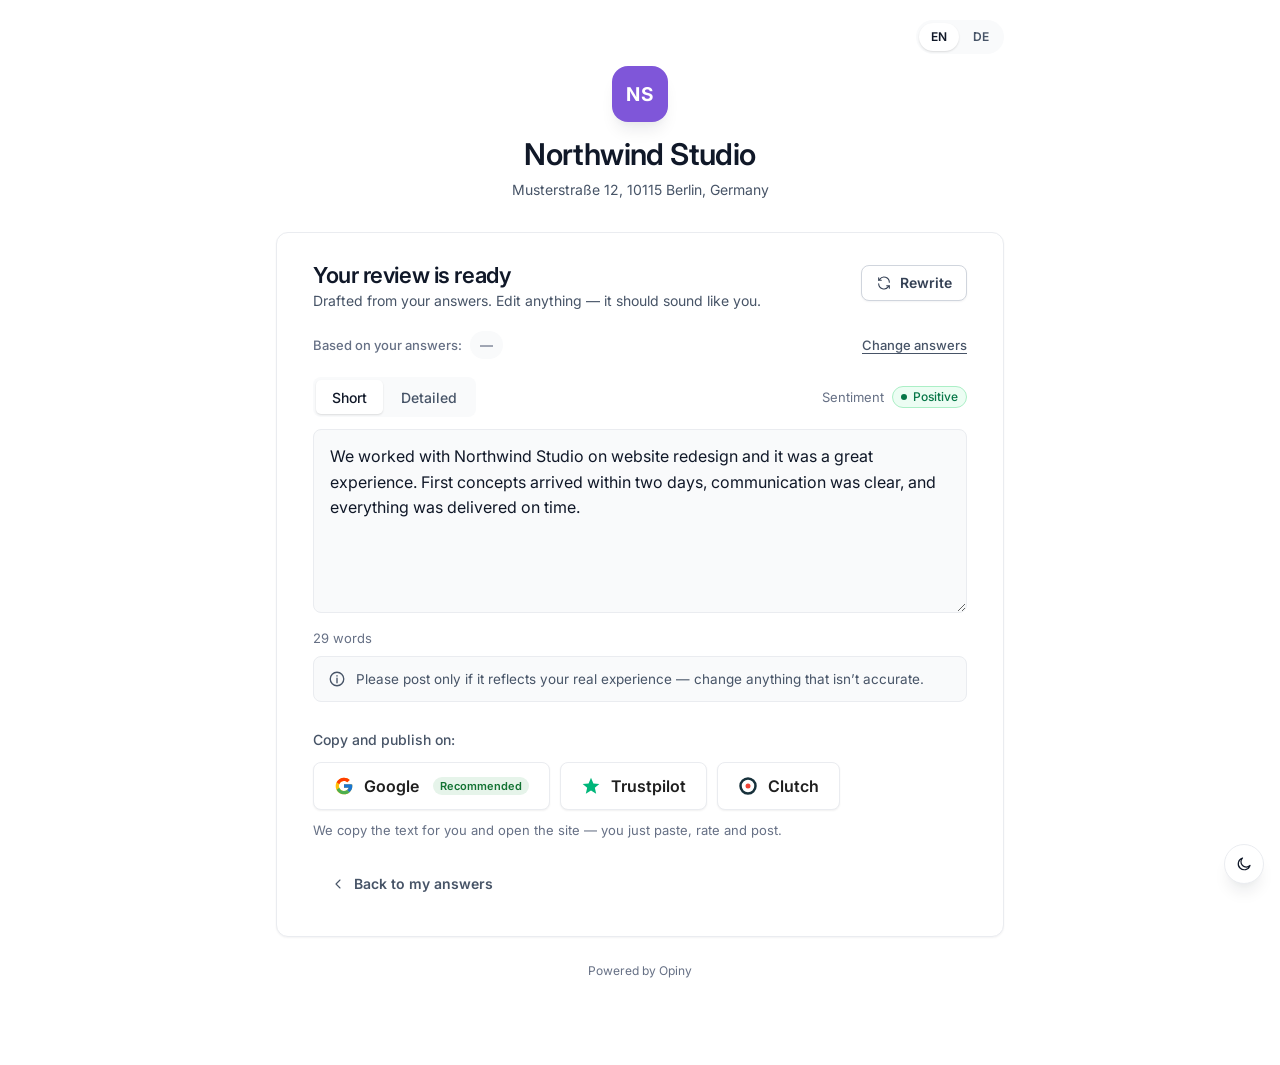
==== review.html @ b8ddae07 "First files" ====
<!doctype html>
<html lang="en"><head><meta charset="utf-8"><meta name="viewport" content="width=device-width,initial-scale=1">
<title>Your review · Northwind Studio</title><link rel="preconnect" href="https://fonts.googleapis.com"><link rel="stylesheet" href="assets/css/tokens.css"><link rel="stylesheet" href="assets/css/styles.css"></head>
<body data-key="opiny-theme" data-default="light" data-page="review">
<svg width="0" height="0" style="position:absolute" aria-hidden="true">
<symbol id="i-logo" viewBox="0 0 24 24"><path d="M5 5h14a2 2 0 0 1 2 2v8a2 2 0 0 1-2 2h-6l-4 3v-3H5a2 2 0 0 1-2-2V7a2 2 0 0 1 2-2z"/><path d="M8 10h8M8 13h5"/></symbol>
<symbol id="i-edit" viewBox="0 0 24 24"><path d="M4 20h4L19 9l-4-4L4 16z"/></symbol>
<symbol id="i-refresh" viewBox="0 0 24 24"><path d="M20 11a8 8 0 0 0-14.5-4.5L4 8M4 4v4h4M4 13a8 8 0 0 0 14.5 4.5L20 16M20 20v-4h-4"/></symbol>
<symbol id="i-x" viewBox="0 0 24 24"><path d="M6 6l12 12M18 6L6 18"/></symbol>
<symbol id="i-copy" viewBox="0 0 24 24"><rect x="8" y="8" width="12" height="12" rx="2"/><path d="M16 8V6a2 2 0 0 0-2-2H6a2 2 0 0 0-2 2v8a2 2 0 0 0 2 2h2"/></symbol>
<symbol id="i-moon" viewBox="0 0 24 24"><path d="M20 14A8 8 0 1 1 10 4a6 6 0 0 0 10 10z"/></symbol>
<symbol id="i-arrow" viewBox="0 0 24 24"><path d="M15 6l-6 6 6 6"/></symbol>
<symbol id="i-star" viewBox="0 0 24 24"><path d="M12 3l2.7 5.6 6.1.9-4.4 4.3 1 6.1L12 17l-5.4 2.9 1-6.1-4.4-4.3 6.1-.9z"/></symbol>
</svg>
<main class="pub">
  <div class="pub-top"><div class="lang" role="group" aria-label="Language"><button type="button" data-lang="en" aria-pressed="true">EN</button><button type="button" data-lang="de" aria-pressed="false">DE</button></div></div>
  <header class="pub-head"><div class="logo co" aria-hidden="true">NS</div><h1>Northwind Studio</h1><p>Musterstraße 12, 10115 Berlin, Germany</p></header>
  <section class="card pub-card">
    <div class="rv-head"><div><h2 data-t="rvTitle">Your review is ready</h2><p class="rv-sub" data-t="rvSub">Drafted from your answers. Edit anything — it should sound like you.</p></div>
      <button class="btn btn-secondary btn-sm" id="regen" type="button"><svg class="i"><use href="#i-refresh"/></svg><span data-t="regen">Rewrite</span></button></div>

    <div class="based"><span class="based-l" data-t="based">Based on your answers:</span><span id="chips" class="chips-b"></span><a class="based-edit" href="index.html#q" data-t="editAnswers">Change answers</a></div>

    <div class="rv-bar">
      <div class="seg2" role="group" aria-label="Length"><button type="button" data-len="short" aria-pressed="true" data-t="short">Short</button><button type="button" data-len="long" aria-pressed="false" data-t="long">Detailed</button></div>
      <span class="sent-inline"><span data-t="sentiment">Sentiment</span> <span class="tag positive" data-t="positive">Positive</span></span>
    </div>
    <label class="sr" for="review" data-t="rvLabel">Review text</label>
    <textarea class="ta" id="review" rows="6"></textarea>
    <div class="ta-meta"><span class="edited" id="edited" hidden data-t="edited">Edited by you</span><span class="count" id="wc"></span></div>

    <div class="honest" role="note"><svg viewBox="0 0 24 24" aria-hidden="true"><circle cx="12" cy="12" r="9"/><path d="M12 11v6M12 7.5v.5"/></svg><span data-t="honest">Please post only if it reflects your real experience — change anything that isn’t accurate.</span></div>

    <p class="pub-label" data-t="publishOn">Copy and publish on:</p>
    <div class="plats">
      <button class="plat" data-plat="Google" type="button"><svg viewBox="0 0 48 48" aria-hidden="true"><path fill="#FFC107" d="M43.6 20.5H42V20H24v8h11.3C33.7 32.7 29.2 36 24 36c-6.6 0-12-5.4-12-12s5.4-12 12-12c3.1 0 5.8 1.2 7.9 3.1l5.7-5.7C34 6.1 29.3 4 24 4 12.9 4 4 12.9 4 24s8.9 20 20 20 20-8.9 20-20c0-1.3-.1-2.4-.4-3.5z"/><path fill="#FF3D00" d="M6.3 14.7l6.6 4.8C14.7 15.1 19 12 24 12c3.1 0 5.8 1.2 7.9 3.1l5.7-5.7C34 6.1 29.3 4 24 4 16.3 4 9.7 8.3 6.3 14.7z"/><path fill="#4CAF50" d="M24 44c5.2 0 9.9-2 13.4-5.2l-6.2-5.2C29.2 35.1 26.7 36 24 36c-5.2 0-9.6-3.3-11.3-8l-6.5 5C9.5 39.6 16.2 44 24 44z"/><path fill="#1976D2" d="M43.6 20.5H42V20H24v8h11.3c-.8 2.2-2.2 4.2-4.1 5.6l6.2 5.2C37 39.2 44 34 44 24c0-1.3-.1-2.4-.4-3.5z"/></svg><span>Google</span><span class="rec" data-t="recommended">Recommended</span></button>
      <button class="plat" data-plat="Trustpilot" type="button"><svg viewBox="0 0 24 24" aria-hidden="true"><path fill="#00b67a" d="M12 2l2.9 6.9 7.1.6-5.4 4.7 1.6 7L12 17.5 5.8 21.2l1.6-7L2 9.5l7.1-.6z"/></svg><span>Trustpilot</span></button>
      <button class="plat" data-plat="Clutch" type="button"><svg viewBox="0 0 24 24" aria-hidden="true"><circle cx="12" cy="12" r="9" fill="none" stroke="#17313b" stroke-width="3"/><circle cx="12" cy="12" r="3" fill="#ef4335"/></svg><span>Clutch</span></button>
    </div>
    <p class="plat-help" data-t="platHelp">We copy the text for you and open the site — you just paste, rate and post.</p>
    <div class="back-row"><a class="btn btn-ghost" href="index.html#q"><svg class="i"><use href="#i-arrow"/></svg><span data-t="backAnswers">Back to my answers</span></a></div>
  </section>
  <p class="pub-foot" data-t="foot2">Powered by Opiny</p>
</main>

<div class="modal-bg" id="copied" role="dialog" aria-modal="true" aria-labelledby="cp-t">
  <div class="modal">
    <button class="icon-btn x" aria-label="Close"><svg class="i"><use href="#i-x"/></svg></button>
    <div class="ok-ic"><svg class="i"><use href="#i-copy"/></svg></div>
    <h3 id="cp-t" data-t="copiedTitle">Your review has been copied!</h3>
    <p id="cp-p"></p>
    <div class="gmock" aria-hidden="true"><div class="gm-h" id="gm-h">Google</div><div class="stars"><svg viewBox="0 0 24 24"><path d="M12 3l2.7 5.6 6.1.9-4.4 4.3 1 6.1L12 17l-5.4 2.9 1-6.1-4.4-4.3 6.1-.9z"/></svg><svg viewBox="0 0 24 24"><path d="M12 3l2.7 5.6 6.1.9-4.4 4.3 1 6.1L12 17l-5.4 2.9 1-6.1-4.4-4.3 6.1-.9z"/></svg><svg viewBox="0 0 24 24"><path d="M12 3l2.7 5.6 6.1.9-4.4 4.3 1 6.1L12 17l-5.4 2.9 1-6.1-4.4-4.3 6.1-.9z"/></svg><svg viewBox="0 0 24 24"><path d="M12 3l2.7 5.6 6.1.9-4.4 4.3 1 6.1L12 17l-5.4 2.9 1-6.1-4.4-4.3 6.1-.9z"/></svg><svg viewBox="0 0 24 24"><path d="M12 3l2.7 5.6 6.1.9-4.4 4.3 1 6.1L12 17l-5.4 2.9 1-6.1-4.4-4.3 6.1-.9z"/></svg></div><div class="gbox"><span id="gtext"></span><span class="paste">⌘V</span></div><div class="gbtns"><span class="c">Cancel</span><span class="p">Post</span></div></div>
    <a class="btn btn-primary wide" id="openPlat" href="#" onclick="return false"></a>
    <ol class="steps"><li><b>1</b><span data-t="s1">Paste</span></li><li><b>2</b><span data-t="s2">Rate</span></li><li><b>3</b><span data-t="s3">Post</span></li></ol>
  </div>
</div>
<button class="theme-fab" aria-label="Toggle light / dark"><svg class="i"><use href="#i-moon"/></svg></button>
<script src="assets/js/app.js"></script>
</body></html>
---- assets/css/tokens.css ----
/* Opiny admin — v6 "Untitled UI" tokens (proposed, 2026-10-27)
   Reference R6: superfounder.io/guide/best-dashboard-ui-kits → #1 Untitled UI (untitledui.com).
   Values follow Untitled UI's public colour/type scales (gray 25–900, brand purple 600 #7F56D9) — inferred. */
@import url("https://fonts.googleapis.com/css2?family=Inter:wght@400;500;600&display=swap");
:root {
  color-scheme: light;
  --font-sans: "Inter", system-ui, sans-serif;
  --text-xs: 12px; --lh-xs: 18px; --text-sm: 14px; --lh-sm: 20px;
  --text-base: 14px; --lh-base: 20px; --text-lg: 18px; --lh-lg: 28px;
  --text-2xl: 30px; --lh-2xl: 38px; --text-stat: 36px; --lh-stat: 44px;
  --weight-display: 600; --weight-regular: 400; --weight-medium: 500;
  --tracking-display: -0.02em; --tracking-body: 0;

  --gray-25:#fcfcfd; --gray-50:#f9fafb; --gray-100:#f2f4f7; --gray-200:#eaecf0; --gray-300:#d0d5dd;
  --gray-400:#98a2b3; --gray-500:#667085; --gray-600:#475467; --gray-700:#344054; --gray-800:#1d2939; --gray-900:#101828;
  --brand-25:#fcfaff; --brand-50:#f9f5ff; --brand-100:#f4ebff; --brand-200:#e9d7fe; --brand-300:#d6bbfb;
  --brand-500:#9e77ed; --brand-600:#7f56d9; --brand-700:#6941c6;
  --success-50:#ecfdf3; --success-200:#abefc6; --success-500:#17b26a; --success-700:#067647;
  --error-50:#fef3f2; --error-200:#fecdca; --error-500:#f04438; --error-700:#b42318;
  --warning-50:#fffaeb; --warning-200:#fedf89; --warning-700:#b54708;
  --blue-50:#eff8ff; --blue-200:#b2ddff; --blue-700:#175cd3;

  --color-bg:#ffffff; --color-bg-subtle:var(--gray-50); --color-header-bg:#fff; --color-surface:#fff;
  --color-fill:var(--gray-50); --color-fill-strong:var(--gray-100);
  --color-border:var(--gray-200); --color-border-subtle:var(--gray-200);
  --color-text:var(--gray-900); --color-text-muted:var(--gray-600); --color-text-subtle:var(--gray-500);
  --color-primary:var(--brand-600); --color-on-primary:#fff; --color-focus:var(--brand-300); --color-highlight:var(--brand-50);

  --tag-positive-bg:var(--success-50); --tag-positive-fg:var(--success-700);
  --tag-generated-bg:var(--brand-50); --tag-generated-fg:var(--brand-700);
  --tag-clicked-bg:var(--blue-50); --tag-clicked-fg:var(--blue-700);
  --tag-negative-bg:var(--error-50); --tag-negative-fg:var(--error-700);
  --tag-neutral-bg:var(--gray-50); --tag-neutral-fg:var(--gray-700);
  --tag-required-bg:var(--error-50); --tag-required-fg:var(--error-700);
  --tag-mapped-bg:var(--brand-50); --tag-mapped-fg:var(--brand-700);

  --radius-pill:16px; --radius-card:12px; --radius-input:8px; --radius-sm:8px;
  --sidebar-w:280px; --header-h:0px; --page-max:1280px; --page-pad-x:32px;
  --card-pad:24px; --gap:24px; --section-gap:32px;
  --btn-h:40px; --btn-h-sm:36px; --input-h:44px;
  --cell-pad:16px 24px; --th-pad:12px 24px;
  --shadow-xs:0 1px 2px rgba(16,24,40,.05);
  --shadow-sm:0 1px 3px rgba(16,24,40,.1),0 1px 2px rgba(16,24,40,.06);
  --shadow-float:0 12px 16px -4px rgba(16,24,40,.08),0 4px 6px -2px rgba(16,24,40,.03);
  --shadow-pop:var(--shadow-float);
  --ring-brand:0 0 0 4px rgba(158,119,237,.24);
  --ease:ease; --dur:120ms;
}

/* Dark — Untitled UI dark-mode scale (gray-950 canvas, remapped grays, same purple brand) */
:root[data-theme="dark"] {
  color-scheme: dark;
  --gray-25:#13161b; --gray-50:#161b26; --gray-100:#1f242f; --gray-200:#1f242f; --gray-300:#333741;
  --gray-400:#61646c; --gray-500:#85888e; --gray-600:#94969c; --gray-700:#cecfd2; --gray-800:#ececed; --gray-900:#f5f5f6;
  --brand-25:#1b1530; --brand-50:#2c1c5f; --brand-100:#2c1c5f; --brand-200:#53389e; --brand-300:#6941c6;
  --success-50:#053321; --success-200:#085d3a; --success-700:#75e0a7;
  --error-50:#55160c; --error-200:#912018; --error-700:#fda29b;
  --warning-50:#4e1d09; --warning-200:#93370d; --warning-700:#fec84b;
  --blue-50:#102a56; --blue-200:#194185; --blue-700:#84caff;
  --color-bg:#0c111d; --color-header-bg:#0c111d; --color-surface:#0c111d;
  --color-text:var(--gray-900); --color-text-muted:var(--gray-600); --color-text-subtle:var(--gray-500);
  --color-fill:var(--gray-50); --color-fill-strong:var(--gray-100); --color-border:var(--gray-200); --color-border-subtle:var(--gray-200);
  --color-highlight:var(--brand-50);
  --tag-generated-fg:#d6bbfb; --tag-mapped-fg:#d6bbfb;
  --shadow-xs:0 1px 2px rgba(0,0,0,.3); --shadow-sm:0 1px 3px rgba(0,0,0,.4);
}
---- assets/css/styles.css ----
/* app base */
*{box-sizing:border-box}
html{-webkit-font-smoothing:antialiased}
body{margin:0;background:var(--color-bg);color:var(--color-text);font:var(--weight-regular) var(--text-base)/var(--lh-base) var(--font-sans);letter-spacing:var(--tracking-body)}
a{color:inherit;text-decoration:none}
svg.i{width:16px;height:16px;flex:none;stroke:currentColor;fill:none;stroke-width:1.6;stroke-linecap:round;stroke-linejoin:round}

/* Shell */
.brand{display:flex;align-items:center;gap:10px;font-weight:var(--weight-medium);font-size:var(--text-lg);letter-spacing:-.01em}
.mainnav a[aria-current="page"]{background:var(--color-fill);color:var(--color-text)}
:root[data-theme="dark"] .avatar{color:#ffd6ff}
.icon-btn{width:36px;height:36px;border-radius:50%;border:0;background:transparent;color:var(--color-text-muted);display:grid;place-items:center;cursor:pointer}
.icon-btn:hover{background:var(--color-fill);color:var(--color-text)}

.page{max-width:var(--page-max);margin:0 auto;padding:40px var(--page-pad-x) 64px}
h1.title{font-size:var(--text-2xl);line-height:var(--lh-2xl);font-weight:var(--weight-display);letter-spacing:var(--tracking-display);margin:0;display:flex;align-items:center;gap:10px;flex-wrap:wrap}

/* Buttons */
.btn{display:inline-flex;align-items:center;justify-content:center;gap:8px;height:var(--btn-h);padding:0 16px;border-radius:var(--radius-pill);border:1px solid transparent;font:var(--weight-medium) var(--text-sm)/1 var(--font-sans);cursor:pointer;white-space:nowrap;transition:background var(--dur) var(--ease),border-color var(--dur) var(--ease),transform var(--dur) var(--ease)}
.btn:active{transform:scale(.98)}
.btn-primary{background:var(--color-primary);color:var(--color-on-primary)}
.btn-primary:hover{opacity:.88}
.btn-secondary{background:var(--color-surface);color:var(--color-text);border-color:var(--color-fill-strong)}
.btn-secondary:hover{background:var(--color-fill)}
.btn-ghost{background:transparent;color:var(--color-text-muted)}
.btn-ghost:hover{background:var(--color-fill);color:var(--color-text)}
.btn-sm{height:var(--btn-h-sm);padding:0 12px;font-size:var(--text-xs)}
.btn[disabled]{opacity:.45;cursor:not-allowed}

/* Tags */
.tag{display:inline-flex;align-items:center;gap:6px;height:24px;padding:0 10px;border-radius:var(--radius-pill);font-size:var(--text-xs);font-weight:var(--weight-medium);line-height:1;white-space:nowrap;background:var(--tag-neutral-bg);color:var(--tag-neutral-fg)}
.tag::before{content:"";width:6px;height:6px;border-radius:50%;background:currentColor;opacity:.7}
.tag.positive{background:var(--tag-positive-bg);color:var(--tag-positive-fg)}

/* Cards */
.card{background:var(--color-surface);border:1px solid var(--color-border);border-radius:var(--radius-card);padding:var(--card-pad)}
.company{display:flex;justify-content:space-between;gap:24px;align-items:flex-start}
.company h2{font-size:22px;font-weight:var(--weight-display);letter-spacing:var(--tracking-display);margin:0 0 14px}
.meta{display:flex;flex-direction:column;gap:8px;color:var(--color-text-muted)}
.meta span{display:flex;align-items:center;gap:10px}
.sentiment{display:flex;align-items:center;justify-content:space-between;gap:16px;flex-wrap:wrap}
.sentiment .l{display:flex;align-items:center;gap:12px}
.bar{display:flex;height:8px;border-radius:var(--radius-pill);overflow:hidden;background:var(--color-fill);width:min(360px,100%)}
.bar i{display:block;height:100%}
.legend{display:flex;gap:16px;color:var(--color-text-muted);font-size:var(--text-xs)}
.legend b{display:inline-block;width:8px;height:8px;border-radius:50%;margin-right:6px;vertical-align:middle}

/* Location layout */
.subnav a[aria-current="page"]{background:var(--color-fill);color:var(--color-text)}

/* Table */
.chips{display:flex;gap:6px;flex-wrap:wrap}
.chip[aria-pressed="true"]{background:var(--color-highlight);border-color:transparent;color:#4a134a}
:root[data-theme="dark"] .chip[aria-pressed="true"]{color:#ffd6ff}
.search{display:flex;align-items:center;gap:8px;height:34px;padding:0 14px;border-radius:var(--radius-pill);background:var(--color-fill);color:var(--color-text-muted);min-width:220px}
.search input{border:0;background:transparent;outline:0;font:inherit;color:var(--color-text);width:100%}
.muted{color:var(--color-text-muted)}
.review{max-width:520px;color:var(--color-text);line-height:var(--lh-sm)}
.review p{margin:0;display:-webkit-box;-webkit-line-clamp:2;-webkit-box-orient:vertical;overflow:hidden}
.review.open p{display:block}
.pages button[aria-current="page"]{background:var(--color-primary);color:var(--color-on-primary)}

/* Form builder */
.q{display:flex;align-items:center;gap:12px;background:var(--color-surface);border:1px solid var(--color-border);border-radius:12px;padding:12px 14px;transition:box-shadow var(--dur) var(--ease),border-color var(--dur) var(--ease)}
.q:hover{box-shadow:var(--shadow-float);border-color:var(--color-fill-strong)}
.q .type{width:30px;height:30px;border-radius:50%;background:var(--color-fill);display:grid;place-items:center;flex:none}
.field{display:flex;align-items:center;gap:10px;height:40px;padding:0 14px;border:1px solid var(--color-border);border-radius:var(--radius-pill);background:var(--color-surface);font-weight:var(--weight-medium);font-size:var(--text-sm);cursor:grab;transition:background var(--dur)}
.field:hover{background:var(--color-fill)}

/* Responsive */
@media (max-width:640px){:root{--page-pad-x:16px}.page{padding-top:24px}.company{flex-direction:column}h1.title{font-size:26px;line-height:30px}.search{min-width:0;flex:1}}
@media (prefers-reduced-motion:reduce){*{transition:none!important}}
/* fix: let grid columns shrink so tables scroll inside their card on mobile */

/* ===== v6 Untitled UI layer ===== */
.nav-item[aria-current="page"]{background:var(--gray-50);color:var(--gray-900)}
main.page{margin-left:var(--sidebar-w);padding:32px 32px 48px}
h1.title{font-size:30px;line-height:38px;font-weight:600;letter-spacing:-.02em}
.btn{height:40px;padding:0 16px;border-radius:8px;font-size:14px;font-weight:600}
.btn-primary{background:var(--brand-600);color:#fff;border:1px solid var(--brand-600);box-shadow:var(--shadow-xs)}
.btn-primary:hover{background:var(--brand-700);opacity:1}
.btn-secondary{background:#fff;color:var(--gray-700);border:1px solid var(--gray-300);box-shadow:var(--shadow-xs)}
.btn-secondary:hover{background:var(--gray-50)}
.btn-sm{height:36px;padding:0 14px}
.icon-btn{border-radius:8px}
.card{border:1px solid var(--gray-200);border-radius:12px;box-shadow:var(--shadow-xs)}
.tag{height:22px;padding:0 8px;border-radius:16px;font-size:12px;font-weight:500;border:1px solid transparent}
.tag.positive{border-color:var(--success-200)}
.tag::before{opacity:1}
.chips{gap:0;border:1px solid var(--gray-300);border-radius:8px;overflow:hidden;box-shadow:var(--shadow-xs)}
.chip[aria-pressed="true"]{background:var(--gray-50);color:var(--gray-800)}
.search{background:#fff;border:1px solid var(--gray-300);border-radius:8px;height:40px;box-shadow:var(--shadow-xs);min-width:320px}
.pages button[aria-current="page"]{background:var(--gray-50);color:var(--gray-800)}
/* location sub-nav → Untitled "underline tabs" */
.subnav a[aria-current="page"]{color:var(--brand-700);border-bottom-color:var(--brand-700)}
.q{border:1px solid var(--gray-200);box-shadow:var(--shadow-xs);border-radius:12px}
.q .type{background:var(--brand-50);color:var(--brand-600);border:6px solid var(--brand-25);width:36px;height:36px;box-sizing:content-box}
.field{border:1px solid var(--gray-300);border-radius:8px;box-shadow:var(--shadow-xs)}
/* dashboard */
.seg button[aria-pressed="true"]{background:var(--gray-50);color:var(--gray-800)}
.ck{width:20px;height:20px;border:1px solid var(--gray-300);border-radius:6px;display:inline-block;vertical-align:middle}
@media (max-width:1024px){:root{--sidebar-w:0px}}
@media (max-width:640px){main.page{padding:24px 16px}.search{min-width:0}.chips{overflow-x:auto;max-width:100%}}

/* theme toggle button styled as nav item */
/* ===== v6 dark theme overrides for hard-coded whites ===== */
:root[data-theme="dark"] body{background:var(--color-bg)}
:root[data-theme="dark"] .sidebar,:root[data-theme="dark"] .card,:root[data-theme="dark"] .btn-secondary,:root[data-theme="dark"] .seg button,:root[data-theme="dark"] .chip,:root[data-theme="dark"] .search,:root[data-theme="dark"] .badge,:root[data-theme="dark"] .field,:root[data-theme="dark"] .q{background:var(--color-bg)}
:root[data-theme="dark"] .btn-secondary:hover,:root[data-theme="dark"] .seg button[aria-pressed="true"],:root[data-theme="dark"] .chip[aria-pressed="true"]{background:var(--gray-50)}
:root[data-theme="dark"] .bars line{stroke:var(--gray-100)}
:root[data-theme="dark"] .bars rect[fill="#f2f4f7"]{fill:var(--gray-100)}
:root[data-theme="dark"] .bars rect[fill="#d6bbfb"]{fill:#53389e}
:root[data-theme="dark"] .bars path{fill:#9e77ed}
:root[data-theme="dark"] .legend3 i[style*="#7f56d9"]{background:#9e77ed!important}
:root[data-theme="dark"] .legend3 i[style*="#d6bbfb"]{background:#53389e!important}
:root[data-theme="dark"] .sb-card{background:var(--gray-50)}
:root[data-theme="dark"] .sb-search{background:var(--color-bg);border-color:var(--gray-300)}
:root[data-theme="dark"] .who .avatar,:root[data-theme="dark"] .sb-user .avatar{filter:saturate(.85)}
:root[data-theme="dark"] .q .type{border-color:var(--brand-25)}
:root[data-theme="dark"] .avatar{color:#2a2140}

/* ===== Field editor drawer (Form → edit field) ===== */
@keyframes slidein{from{transform:translateX(40px);opacity:0}}
.dr-tabs button[aria-selected="true"]{color:var(--color-text);border-bottom-color:var(--color-primary)}
.orow .fav[aria-pressed="true"] svg{fill:#f2b84b;stroke:#f2b84b}

/* public */
/* Public review flow (respondent-facing) — shared structure, colours come from this version's tokens.css */
.pub{max-width:760px;margin:0 auto;padding:56px 16px 72px}
.pub-head{text-align:center;margin-bottom:32px}
.pub-head .logo{width:44px;height:44px;margin:0 auto 14px;border-radius:12px;display:grid;place-items:center;background:var(--color-fill);color:var(--color-text)}
.pub-head h1{margin:0;font-size:30px;line-height:36px;font-weight:var(--weight-display);letter-spacing:var(--tracking-display)}
.pub-head p{margin:8px 0 0;color:var(--color-text-muted)}
.pub-card.card{padding:32px 36px}
.pg-row{display:flex;justify-content:space-between;align-items:center;font-size:var(--text-sm);color:var(--color-text-muted);font-weight:var(--weight-medium)}
.pg-row b{color:var(--color-text);font-weight:var(--weight-medium)}
.pg-track{height:8px;border-radius:999px;background:var(--color-fill-strong);overflow:hidden;margin:12px 0 32px}
.pg-fill{height:100%;border-radius:999px;background:var(--color-primary);transition:width .35s var(--ease)}
.q-title{font-size:17px;line-height:24px;font-weight:var(--weight-medium);margin:0 0 6px}
.q-title .req{color:var(--tag-negative-fg);margin-left:2px}
.q-help{color:var(--color-text-subtle);font-size:var(--text-sm);margin:0 0 18px}
.opts{display:grid;grid-template-columns:repeat(2,minmax(0,1fr));gap:12px}
.opt{position:relative;display:flex;align-items:center;gap:14px;min-height:64px;padding:14px 18px;border:1.5px solid var(--color-border);border-radius:var(--radius-input);background:var(--color-surface);cursor:pointer;font-size:16px;font-weight:var(--weight-medium);transition:border-color var(--dur) var(--ease),background var(--dur) var(--ease),box-shadow var(--dur) var(--ease)}
.opt:hover{border-color:var(--color-fill-strong);background:var(--color-bg-subtle)}
.opt input{position:absolute;opacity:0;pointer-events:none}
.opt .mk{width:22px;height:22px;flex:none;border-radius:50%;border:2px solid var(--color-fill-strong);display:grid;place-items:center;transition:border-color var(--dur)}
.opt.cb .mk{border-radius:7px}
.opt .mk::after{content:"";width:10px;height:10px;border-radius:50%;background:var(--color-primary);transform:scale(0);transition:transform var(--dur) var(--ease)}
.opt.cb .mk::after{border-radius:3px}
.opt:has(input:checked){border-color:var(--color-primary);background:var(--color-highlight)}
.opt:has(input:checked) .mk{border-color:var(--color-primary)}
.opt:has(input:checked) .mk::after{transform:scale(1)}
.opt:has(input:focus-visible){box-shadow:0 0 0 3px var(--color-focus)}
.ta{width:100%;min-height:160px;resize:vertical;padding:14px 16px;border-radius:var(--radius-input);border:1.5px solid var(--color-border);background:var(--color-bg-subtle);color:var(--color-text);font:var(--weight-regular) 16px/1.6 var(--font-sans)}
.ta:focus{outline:0;border-color:var(--color-primary);box-shadow:0 0 0 3px var(--color-highlight)}
.pub-actions{display:flex;justify-content:space-between;align-items:center;gap:12px;margin-top:32px}
.pub-actions .btn{min-width:104px;height:44px}
.pub-foot{text-align:center;color:var(--color-text-subtle);font-size:var(--text-xs);margin-top:24px}
/* review preview */
.rv-head{display:flex;justify-content:space-between;align-items:center;margin-bottom:20px}
.rv-head h2{margin:0;font-size:22px;font-weight:var(--weight-display);letter-spacing:var(--tracking-display)}
.rv-tools .icon-btn[aria-pressed="true"]{background:var(--color-highlight);color:var(--color-text)}
.pub-label{margin:28px 0 12px;font-weight:var(--weight-medium);color:var(--color-text-muted)}
.plats{display:flex;gap:10px;flex-wrap:wrap}
.plat{display:inline-flex;align-items:center;gap:10px;height:48px;padding:0 20px;border-radius:var(--radius-input);border:1px solid var(--color-border);background:#fff;color:#1f1f1f;font:600 16px var(--font-sans);cursor:pointer;box-shadow:0 1px 2px rgba(0,0,0,.06);transition:transform var(--dur) var(--ease),box-shadow var(--dur)}
.plat:hover{box-shadow:0 4px 14px rgba(0,0,0,.12)}
.plat:active{transform:scale(.98)}
.plat svg{width:20px;height:20px}
.plat.off{background:var(--color-fill);color:var(--color-text-subtle);cursor:not-allowed;box-shadow:none}
.back-row{margin-top:24px}
.spin{animation:spin .8s linear infinite}@keyframes spin{to{transform:rotate(360deg)}}
/* copied modal */
.modal-bg{position:fixed;inset:0;z-index:50;background:rgba(5,6,10,.62);backdrop-filter:blur(4px);-webkit-backdrop-filter:blur(4px);display:none;align-items:center;justify-content:center;padding:16px}
.modal-bg.open{display:flex;animation:fade .18s ease}
@keyframes fade{from{opacity:0}}
.modal{position:relative;width:min(560px,100%);max-height:calc(100vh - 32px);overflow:auto;padding:36px 32px 28px;text-align:center;border-radius:calc(var(--radius-card) + 4px);background:var(--color-surface-solid,var(--color-surface));border:1px solid var(--color-border);box-shadow:var(--shadow-pop)}
.modal .x{position:absolute;top:14px;right:14px}
.ok-ic{width:56px;height:56px;margin:0 auto 18px;border-radius:14px;display:grid;place-items:center;background:var(--tag-positive-bg);color:var(--tag-positive-fg)}
.ok-ic svg{width:26px;height:26px}
.modal h3{margin:0;font-size:22px;line-height:30px;font-weight:var(--weight-display);letter-spacing:var(--tracking-display)}
.modal p{margin:8px auto 0;max-width:400px;color:var(--color-text-muted)}
.gmock{margin:24px 0;padding:22px 24px;border-radius:16px;background:#202124;color:#e8eaed;text-align:left;font-family:Roboto,Arial,sans-serif}
.gmock .stars{display:flex;justify-content:center;gap:10px;margin-bottom:16px}
.gmock .stars svg{width:30px;height:30px;fill:#fdd663;stroke:none}
.gmock .gbox{min-height:84px;border:1px solid #5f6368;border-radius:6px;padding:10px 12px;font-size:13px;line-height:1.5;color:#e8eaed;position:relative}
.gmock .gbox .paste{position:absolute;right:8px;bottom:8px;font-size:11px;color:#8ab4f8;background:rgba(138,180,248,.12);padding:2px 8px;border-radius:4px}
.gmock .gbtns{display:flex;justify-content:flex-end;gap:10px;margin-top:16px}
.gmock .gbtns span{height:34px;padding:0 18px;border-radius:6px;display:inline-grid;place-items:center;font-size:14px;font-weight:500}
.gmock .gbtns .c{border:1px solid #5f6368;color:#8ab4f8}
.gmock .gbtns .p{background:#8ab4f8;color:#202124;box-shadow:0 0 0 3px rgba(138,180,248,.35)}
.modal .btn-primary.wide{width:100%;height:52px;font-size:16px}
.steps{display:flex;justify-content:center;gap:18px;margin-top:14px;font-size:var(--text-xs);color:var(--color-text-subtle);flex-wrap:wrap}
.steps b{display:inline-grid;place-items:center;width:18px;height:18px;border-radius:50%;background:var(--color-fill-strong);color:var(--color-text);font-size:11px;margin-right:6px}
.theme-fab{position:fixed;right:16px;bottom:16px;z-index:40;width:40px;height:40px;border-radius:50%;border:1px solid var(--color-border);background:var(--color-surface);color:var(--color-text);display:grid;place-items:center;cursor:pointer;box-shadow:var(--shadow-float)}
.theme-fab svg{width:18px;height:18px}
@media (max-width:640px){.opts{grid-template-columns:1fr}.pub{padding-top:32px}.pub-card.card{padding:22px 18px}.pub-head h1{font-size:24px}.modal{padding:28px 18px 20px}.gmock{padding:16px}}

/* ===== Welcome screen + company branding (added 2026-11-03) ===== */
.pub-head .logo.co{width:56px;height:56px;border-radius:16px;background:var(--color-primary);color:var(--color-on-primary);font:700 19px/1 var(--font-sans);letter-spacing:.03em;box-shadow:var(--shadow-float)}
.intro{text-align:center;padding:12px 0 4px}
.intro .hi{margin:0;font-size:12px;font-weight:var(--weight-medium);text-transform:uppercase;letter-spacing:.08em;color:var(--color-text-subtle)}
.intro h2{margin:10px 0 12px;font-size:28px;line-height:34px;font-weight:var(--weight-display);letter-spacing:var(--tracking-display)}
.intro .lead{margin:0 auto;max-width:500px;color:var(--color-text-muted);font-size:16px;line-height:1.6}
.facts{display:flex;justify-content:center;flex-wrap:wrap;gap:8px;margin:26px 0 30px}
.fact{display:inline-flex;align-items:center;gap:7px;height:32px;padding:0 14px;border-radius:999px;background:var(--color-fill);color:var(--color-text);font-size:13px;font-weight:var(--weight-medium)}
.fact svg{width:15px;height:15px;fill:none;stroke:currentColor;stroke-width:1.8;stroke-linecap:round;stroke-linejoin:round;color:var(--color-text-muted)}
.intro .btn-primary{min-width:220px;height:50px;font-size:16px}
.intro small{display:block;margin-top:14px;color:var(--color-text-subtle);font-size:12.5px}
@media (max-width:640px){.intro h2{font-size:23px;line-height:29px}.intro .btn-primary{width:100%}}

/* ===== Public form UX upgrade (2026-11-03): i18n, resume, a11y errors, auto-advance, writing help, review tools ===== */
[hidden]{display:none!important}
.sr{position:absolute;width:1px;height:1px;overflow:hidden;clip:rect(0 0 0 0);white-space:nowrap}
.pub{padding-top:20px}
.pub-top{display:flex;justify-content:flex-end;margin-bottom:12px}
.lang{display:inline-flex;padding:3px;border-radius:999px;background:var(--color-fill);gap:2px}
.lang button{border:0;background:transparent;color:var(--color-text-muted);font:600 12px/1 var(--font-sans);height:28px;min-width:40px;padding:0 10px;border-radius:999px;cursor:pointer}
.lang button[aria-pressed="true"]{background:var(--color-surface-solid,var(--color-surface));color:var(--color-text);box-shadow:0 1px 2px rgba(0,0,0,.12)}
.intro-actions{display:flex;flex-direction:column;align-items:center;gap:6px}
.resume{display:flex;gap:10px;align-items:flex-start;text-align:left;max-width:460px;margin:20px auto 0;padding:12px 14px;border-radius:var(--radius-input);background:var(--color-highlight);color:var(--color-text);font-size:14px}
.resume svg{width:18px;height:18px;flex:none;margin-top:2px;fill:none;stroke:currentColor;stroke-width:1.8;stroke-linecap:round;stroke-linejoin:round}
/* steps as fieldsets */
fieldset.step{border:0;margin:0;padding:0;min-width:0}
legend.q-title{padding:0;display:block;width:100%;font-size:19px;line-height:26px;margin-bottom:6px}
.opt-tag{display:inline-block;vertical-align:middle;margin-left:6px;padding:2px 8px;border-radius:999px;background:var(--color-fill);color:var(--color-text-muted);font-size:11.5px;font-weight:var(--weight-medium)}
.saved{display:inline-flex;align-items:center;gap:5px;font-size:12px;color:var(--color-text-subtle);opacity:0;transition:opacity .3s}
.saved svg{width:13px;height:13px;fill:none;stroke:var(--tag-positive-fg);stroke-width:2.2;stroke-linecap:round;stroke-linejoin:round}
.saved.flash{animation:savedflash 1.8s ease}
@keyframes savedflash{0%,70%{opacity:1}100%{opacity:0}}
/* options */
.opt{padding-right:46px}
.opt .ol{flex:1;min-width:0}
.opt kbd{position:absolute;right:14px;top:50%;transform:translateY(-50%);min-width:22px;height:22px;padding:0 5px;border-radius:6px;border:1px solid var(--color-border);background:var(--color-bg-subtle);color:var(--color-text-subtle);font:600 11px/20px var(--font-sans);text-align:center}
.opt:has(input:checked) kbd{border-color:currentColor;background:transparent;color:inherit;opacity:.75}
.opt.picked{animation:pick .45s ease}
@keyframes pick{0%{transform:scale(1)}40%{transform:scale(.985)}100%{transform:scale(1)}}
/* inline errors */
.field-err{display:flex;align-items:center;gap:8px;margin:0 0 12px;padding:10px 12px;border-radius:var(--radius-input);background:var(--tag-negative-bg);color:var(--tag-negative-fg);font-size:14px;font-weight:var(--weight-medium)}
.field-err svg{width:18px;height:18px;flex:none;fill:none;stroke:currentColor;stroke-width:2;stroke-linecap:round}
.field-err.shake{animation:shake .35s ease}
@keyframes shake{0%,100%{transform:none}25%{transform:translateX(-4px)}75%{transform:translateX(4px)}}
fieldset[aria-invalid] .opt{border-color:var(--tag-negative-fg)}
/* other */
.other-box{margin-top:14px;padding:16px;border-radius:var(--radius-input);border:1.5px dashed var(--color-border);background:var(--color-bg-subtle);animation:fade .2s ease}
.other-box label{display:block;font-weight:var(--weight-medium);margin-bottom:8px}
.inp-t{width:100%;height:48px;padding:0 14px;border-radius:var(--radius-input);border:1.5px solid var(--color-border);background:var(--color-surface-solid,var(--color-surface));color:var(--color-text);font:var(--weight-regular) 16px var(--font-sans)}
.inp-t:focus{outline:0;border-color:var(--color-primary);box-shadow:0 0 0 3px var(--color-highlight)}
.inp-t[aria-invalid="true"]{border-color:var(--tag-negative-fg)}
.other-box .field-err{margin:10px 0 0}
/* writing help */
.ta-meta{display:flex;justify-content:space-between;align-items:center;gap:12px;margin:10px 0 8px;font-size:13px;color:var(--color-text-subtle)}
.ideas{display:flex;flex-wrap:wrap;gap:8px}
.idea{height:34px;padding:0 14px;border-radius:999px;border:1px dashed var(--color-fill-strong);background:transparent;color:var(--color-text);font:var(--weight-medium) 13px var(--font-sans);cursor:pointer;transition:background var(--dur),border-color var(--dur)}
.idea::before{content:"+ ";color:var(--color-text-subtle)}
.idea:hover{background:var(--color-fill);border-style:solid}
.idea.used{opacity:.5}.idea.used::before{content:"✓ "}
/* actions */
.pub-actions{gap:12px}
.kb-hint{margin-left:auto;font-size:12px;color:var(--color-text-subtle);white-space:nowrap}
.kb-hint kbd{padding:2px 6px;border-radius:5px;border:1px solid var(--color-border);font:600 11px var(--font-sans)}
.pub-actions #next{min-width:150px}
.pub-actions #next:disabled{opacity:.8;cursor:progress}
/* review page */
.rv-head{align-items:flex-start;gap:16px}
.rv-sub{margin:6px 0 0;color:var(--color-text-muted);font-size:14px}
.based{display:flex;flex-wrap:wrap;align-items:center;gap:8px;margin:0 0 18px;font-size:13px}
.based-l{color:var(--color-text-subtle);font-weight:var(--weight-medium)}
.chips-b{display:contents}
.chip-b{display:inline-flex;align-items:center;height:28px;padding:0 10px;border-radius:999px;background:var(--color-fill);color:var(--color-text);font-weight:var(--weight-medium)}
.chip-b.muted{color:var(--color-text-subtle)}
.based-edit{margin-left:auto;color:var(--color-text-muted);text-decoration:underline;text-underline-offset:3px;font-weight:var(--weight-medium)}
.rv-bar{display:flex;justify-content:space-between;align-items:center;gap:12px;margin-bottom:12px;flex-wrap:wrap}
.seg2{display:inline-flex;padding:3px;border-radius:var(--radius-input);background:var(--color-fill);gap:2px}
.seg2 button{border:0;background:transparent;height:34px;padding:0 16px;border-radius:calc(var(--radius-input) - 3px);color:var(--color-text-muted);font:var(--weight-medium) 14px var(--font-sans);cursor:pointer}
.seg2 button[aria-pressed="true"]{background:var(--color-surface-solid,var(--color-surface));color:var(--color-text);box-shadow:0 1px 2px rgba(0,0,0,.12)}
.sent-inline{display:inline-flex;align-items:center;gap:8px;font-size:13px;color:var(--color-text-subtle)}
#review{min-height:170px}
.edited{display:inline-flex;align-items:center;gap:6px;color:var(--tag-clicked-fg);font-weight:var(--weight-medium)}
.edited::before{content:"";width:7px;height:7px;border-radius:50%;background:currentColor}
.honest{display:flex;gap:10px;align-items:flex-start;margin:6px 0 0;padding:12px 14px;border-radius:var(--radius-input);background:var(--color-bg-subtle);border:1px solid var(--color-border);color:var(--color-text-muted);font-size:13.5px}
.honest svg{width:18px;height:18px;flex:none;fill:none;stroke:currentColor;stroke-width:1.8;stroke-linecap:round;margin-top:1px}
.plat{position:relative}
.plat .rec{margin-left:4px;padding:2px 7px;border-radius:999px;background:#e6f4ea;color:#137333;font-size:11px;font-weight:600}
.plat-help{margin:10px 0 0;font-size:13px;color:var(--color-text-subtle)}
.gm-h{text-align:center;font-size:12px;color:#9aa0a6;margin:-6px 0 10px}
.modal .steps{list-style:none;padding:0}
.modal .steps li{display:inline-flex;align-items:center}
@media (max-width:640px){
  .pub-actions{position:sticky;bottom:0;z-index:5;margin:24px -18px -22px;padding:12px 18px calc(12px + env(safe-area-inset-bottom));background:var(--color-surface-solid,var(--color-surface));border-top:1px solid var(--color-border);border-radius:0 0 var(--radius-card) var(--radius-card)}
  .kb-hint{display:none}
  .pub-actions #next{flex:1}
  .opt kbd{display:none}.opt{padding-right:18px}
  legend.q-title{font-size:18px}
  .based-edit{margin-left:0}
  .theme-fab{top:16px;bottom:auto;left:16px;right:auto;width:34px;height:34px}
}
@media (hover:none){.kb-hint,.opt kbd{display:none}}
@media (prefers-reduced-motion:reduce){.opt.picked,.field-err.shake,.saved.flash{animation:none}.saved.flash{opacity:1}}
/* checkbox: real check mark instead of a dot */
.opt.cb .mk::after{width:10px;height:5px;border-radius:0;background:none!important;border-left:2.2px solid var(--color-on-primary);border-bottom:2.2px solid var(--color-on-primary);transform:translateY(-1px) rotate(-45deg) scale(0)}
.opt.cb:has(input:checked) .mk{background:var(--color-primary);border-color:var(--color-primary)}
.opt.cb:has(input:checked) .mk::after{transform:translateY(-1px) rotate(-45deg) scale(1)}
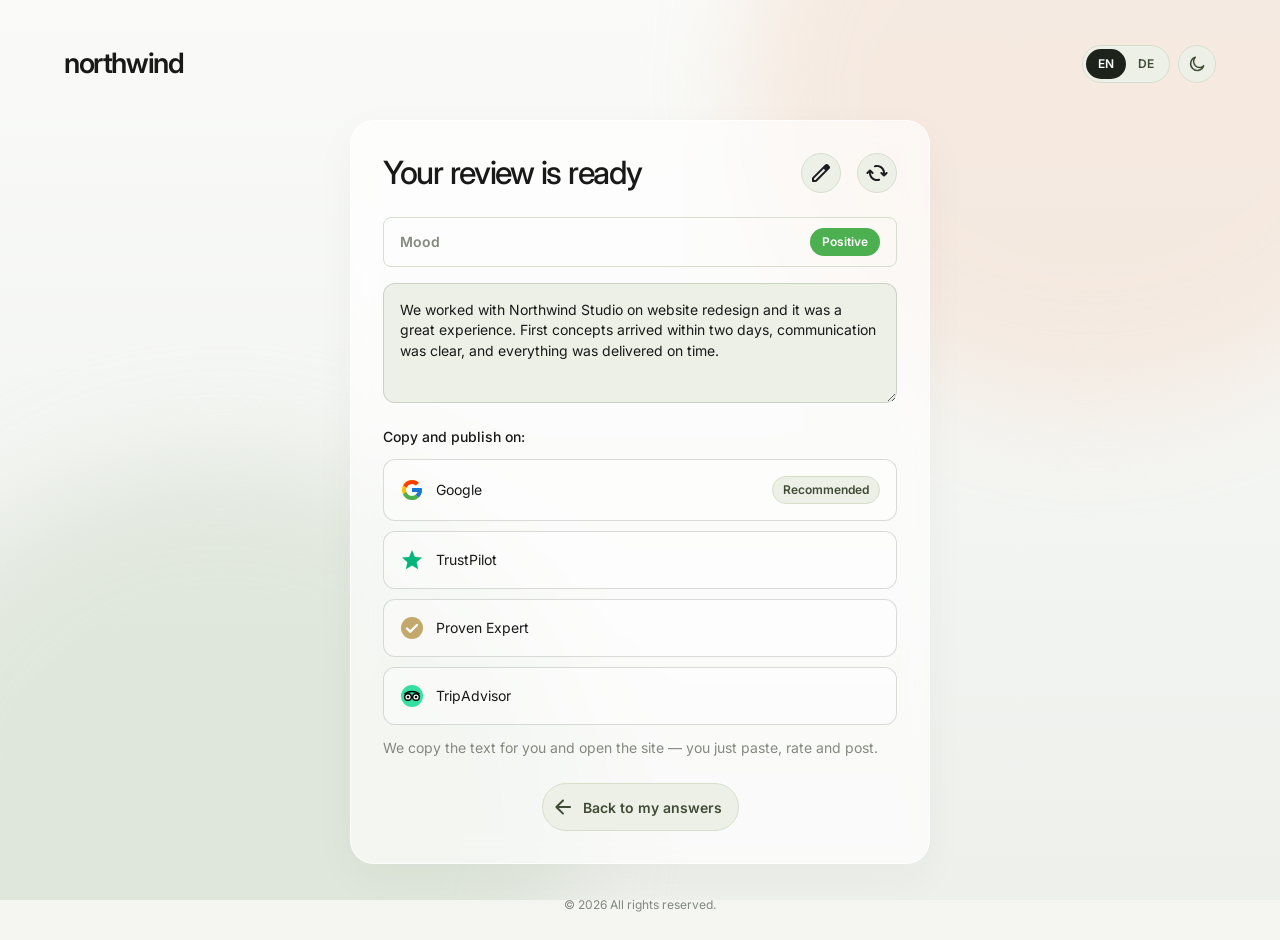
==== commit 00e4f4e0: "Rebuild public form and review page from Figma "Form UI" - Restyle index.html and review.html from t" ====
--- a/review.html
+++ b/review.html
@@ -3,57 +3,98 @@
 <title>Your review · Northwind Studio</title><link rel="preconnect" href="https://fonts.googleapis.com"><link rel="stylesheet" href="assets/css/tokens.css"><link rel="stylesheet" href="assets/css/styles.css"></head>
 <body data-key="opiny-theme" data-default="light" data-page="review">
 <svg width="0" height="0" style="position:absolute" aria-hidden="true">
-<symbol id="i-logo" viewBox="0 0 24 24"><path d="M5 5h14a2 2 0 0 1 2 2v8a2 2 0 0 1-2 2h-6l-4 3v-3H5a2 2 0 0 1-2-2V7a2 2 0 0 1 2-2z"/><path d="M8 10h8M8 13h5"/></symbol>
-<symbol id="i-edit" viewBox="0 0 24 24"><path d="M4 20h4L19 9l-4-4L4 16z"/></symbol>
-<symbol id="i-refresh" viewBox="0 0 24 24"><path d="M20 11a8 8 0 0 0-14.5-4.5L4 8M4 4v4h4M4 13a8 8 0 0 0 14.5 4.5L20 16M20 20v-4h-4"/></symbol>
-<symbol id="i-x" viewBox="0 0 24 24"><path d="M6 6l12 12M18 6L6 18"/></symbol>
-<symbol id="i-copy" viewBox="0 0 24 24"><rect x="8" y="8" width="12" height="12" rx="2"/><path d="M16 8V6a2 2 0 0 0-2-2H6a2 2 0 0 0-2 2v8a2 2 0 0 0 2 2h2"/></symbol>
 <symbol id="i-moon" viewBox="0 0 24 24"><path d="M20 14A8 8 0 1 1 10 4a6 6 0 0 0 10 10z"/></symbol>
-<symbol id="i-arrow" viewBox="0 0 24 24"><path d="M15 6l-6 6 6 6"/></symbol>
-<symbol id="i-star" viewBox="0 0 24 24"><path d="M12 3l2.7 5.6 6.1.9-4.4 4.3 1 6.1L12 17l-5.4 2.9 1-6.1-4.4-4.3 6.1-.9z"/></symbol>
+<symbol id="i-sun" viewBox="0 0 24 24"><circle cx="12" cy="12" r="4"/><path d="M12 2v2M12 20v2M4.9 4.9l1.4 1.4M17.7 17.7l1.4 1.4M2 12h2M20 12h2M4.9 19.1l1.4-1.4M17.7 6.3l1.4-1.4"/></symbol>
 </svg>
-<main class="pub">
-  <div class="pub-top"><div class="lang" role="group" aria-label="Language"><button type="button" data-lang="en" aria-pressed="true">EN</button><button type="button" data-lang="de" aria-pressed="false">DE</button></div></div>
-  <header class="pub-head"><div class="logo co" aria-hidden="true">NS</div><h1>Northwind Studio</h1><p>Musterstraße 12, 10115 Berlin, Germany</p></header>
-  <section class="card pub-card">
-    <div class="rv-head"><div><h2 data-t="rvTitle">Your review is ready</h2><p class="rv-sub" data-t="rvSub">Drafted from your answers. Edit anything — it should sound like you.</p></div>
-      <button class="btn btn-secondary btn-sm" id="regen" type="button"><svg class="i"><use href="#i-refresh"/></svg><span data-t="regen">Rewrite</span></button></div>
+<img class="atmosphere" src="assets/img/atmosphere.svg" width="1440" height="903" alt="" aria-hidden="true">
 
-    <div class="based"><span class="based-l" data-t="based">Based on your answers:</span><span id="chips" class="chips-b"></span><a class="based-edit" href="index.html#q" data-t="editAnswers">Change answers</a></div>
+<div class="page">
+  <header class="site-head">
+    <div class="wordmark" aria-label="Northwind Studio">northwind</div>
+    <div class="head-tools">
+      <div class="lang" role="group" aria-label="Language"><button type="button" data-lang="en" aria-pressed="true">EN</button><button type="button" data-lang="de" aria-pressed="false">DE</button></div>
+      <button type="button" class="theme-toggle" aria-label="Toggle light / dark"><svg class="i i-moon" aria-hidden="true"><use href="#i-moon"/></svg><svg class="i i-sun" aria-hidden="true"><use href="#i-sun"/></svg></button>
+    </div>
+  </header>
 
-    <div class="rv-bar">
-      <div class="seg2" role="group" aria-label="Length"><button type="button" data-len="short" aria-pressed="true" data-t="short">Short</button><button type="button" data-len="long" aria-pressed="false" data-t="long">Detailed</button></div>
-      <span class="sent-inline"><span data-t="sentiment">Sentiment</span> <span class="tag positive" data-t="positive">Positive</span></span>
-    </div>
-    <label class="sr" for="review" data-t="rvLabel">Review text</label>
-    <textarea class="ta" id="review" rows="6"></textarea>
-    <div class="ta-meta"><span class="edited" id="edited" hidden data-t="edited">Edited by you</span><span class="count" id="wc"></span></div>
+  <main class="main">
+    <section class="panel" aria-label="Your review">
+      <div class="rv-head">
+        <h2 class="q-title" data-t="rvTitle">Your review is ready</h2>
+        <button class="btn btn-secondary btn-icon" id="editBtn" type="button" aria-pressed="false" data-ta="editLabel" aria-label="Edit review"><img src="assets/img/edit.svg" width="24" height="24" alt=""></button>
+        <button class="btn btn-secondary btn-icon" id="regen" type="button" data-ta="regen" aria-label="Rewrite"><img src="assets/img/cached.svg" width="24" height="24" alt=""></button>
+      </div>
 
-    <div class="honest" role="note"><svg viewBox="0 0 24 24" aria-hidden="true"><circle cx="12" cy="12" r="9"/><path d="M12 11v6M12 7.5v.5"/></svg><span data-t="honest">Please post only if it reflects your real experience — change anything that isn’t accurate.</span></div>
+      <div class="rv-body">
+        <div class="mood"><span data-t="mood">Mood</span><span class="chip chip-positive" data-t="positive">Positive</span></div>
+        <label class="sr" for="review" data-t="rvLabel">Review text</label>
+        <textarea class="field ta" id="review" rows="5" readonly></textarea>
+      </div>
 
-    <p class="pub-label" data-t="publishOn">Copy and publish on:</p>
-    <div class="plats">
-      <button class="plat" data-plat="Google" type="button"><svg viewBox="0 0 48 48" aria-hidden="true"><path fill="#FFC107" d="M43.6 20.5H42V20H24v8h11.3C33.7 32.7 29.2 36 24 36c-6.6 0-12-5.4-12-12s5.4-12 12-12c3.1 0 5.8 1.2 7.9 3.1l5.7-5.7C34 6.1 29.3 4 24 4 12.9 4 4 12.9 4 24s8.9 20 20 20 20-8.9 20-20c0-1.3-.1-2.4-.4-3.5z"/><path fill="#FF3D00" d="M6.3 14.7l6.6 4.8C14.7 15.1 19 12 24 12c3.1 0 5.8 1.2 7.9 3.1l5.7-5.7C34 6.1 29.3 4 24 4 16.3 4 9.7 8.3 6.3 14.7z"/><path fill="#4CAF50" d="M24 44c5.2 0 9.9-2 13.4-5.2l-6.2-5.2C29.2 35.1 26.7 36 24 36c-5.2 0-9.6-3.3-11.3-8l-6.5 5C9.5 39.6 16.2 44 24 44z"/><path fill="#1976D2" d="M43.6 20.5H42V20H24v8h11.3c-.8 2.2-2.2 4.2-4.1 5.6l6.2 5.2C37 39.2 44 34 44 24c0-1.3-.1-2.4-.4-3.5z"/></svg><span>Google</span><span class="rec" data-t="recommended">Recommended</span></button>
-      <button class="plat" data-plat="Trustpilot" type="button"><svg viewBox="0 0 24 24" aria-hidden="true"><path fill="#00b67a" d="M12 2l2.9 6.9 7.1.6-5.4 4.7 1.6 7L12 17.5 5.8 21.2l1.6-7L2 9.5l7.1-.6z"/></svg><span>Trustpilot</span></button>
-      <button class="plat" data-plat="Clutch" type="button"><svg viewBox="0 0 24 24" aria-hidden="true"><circle cx="12" cy="12" r="9" fill="none" stroke="#17313b" stroke-width="3"/><circle cx="12" cy="12" r="3" fill="#ef4335"/></svg><span>Clutch</span></button>
-    </div>
-    <p class="plat-help" data-t="platHelp">We copy the text for you and open the site — you just paste, rate and post.</p>
-    <div class="back-row"><a class="btn btn-ghost" href="index.html#q"><svg class="i"><use href="#i-arrow"/></svg><span data-t="backAnswers">Back to my answers</span></a></div>
-  </section>
-  <p class="pub-foot" data-t="foot2">Powered by Opiny</p>
-</main>
+      <div class="publish">
+        <p class="pub-label" data-t="publishOn">Copy and publish on:</p>
+        <div class="opts">
+          <button class="opt plat" data-plat="Google" type="button"><svg viewBox="0 0 48 48" aria-hidden="true"><path fill="#FFC107" d="M43.6 20.5H42V20H24v8h11.3C33.7 32.7 29.2 36 24 36c-6.6 0-12-5.4-12-12s5.4-12 12-12c3.1 0 5.8 1.2 7.9 3.1l5.7-5.7C34 6.1 29.3 4 24 4 12.9 4 4 12.9 4 24s8.9 20 20 20 20-8.9 20-20c0-1.3-.1-2.4-.4-3.5z"/><path fill="#FF3D00" d="M6.3 14.7l6.6 4.8C14.7 15.1 19 12 24 12c3.1 0 5.8 1.2 7.9 3.1l5.7-5.7C34 6.1 29.3 4 24 4 16.3 4 9.7 8.3 6.3 14.7z"/><path fill="#4CAF50" d="M24 44c5.2 0 9.9-2 13.4-5.2l-6.2-5.2C29.2 35.1 26.7 36 24 36c-5.2 0-9.6-3.3-11.3-8l-6.5 5C9.5 39.6 16.2 44 24 44z"/><path fill="#1976D2" d="M43.6 20.5H42V20H24v8h11.3c-.8 2.2-2.2 4.2-4.1 5.6l6.2 5.2C37 39.2 44 34 44 24c0-1.3-.1-2.4-.4-3.5z"/></svg><span class="ol">Google</span><span class="chip" data-t="recommended">Recommended</span></button>
+          <button class="opt plat" data-plat="TrustPilot" type="button"><svg viewBox="0 0 24 24" aria-hidden="true"><path fill="#00b67a" d="M12 2l2.9 6.9 7.1.6-5.4 4.7 1.6 7L12 17.5 5.8 21.2l1.6-7L2 9.5l7.1-.6z"/></svg><span class="ol">TrustPilot</span></button>
+          <button class="opt plat" data-plat="Proven Expert" type="button"><svg viewBox="0 0 24 24" aria-hidden="true"><circle cx="12" cy="12" r="11" fill="#c2a86b"/><path d="M7 12.5l3.2 3.2L17 9" fill="none" stroke="#fff" stroke-width="2.4" stroke-linecap="round" stroke-linejoin="round"/></svg><span class="ol">Proven Expert</span></button>
+          <button class="opt plat" data-plat="TripAdvisor" type="button"><svg viewBox="0 0 24 24" aria-hidden="true"><circle cx="12" cy="12" r="11" fill="#34e0a1"/><path d="M5 9.5c4-2.6 10-2.6 14 0" fill="none" stroke="#000" stroke-width="1.4" stroke-linecap="round"/><circle cx="8" cy="13" r="3.3" fill="#fff" stroke="#000" stroke-width="1.4"/><circle cx="16" cy="13" r="3.3" fill="#fff" stroke="#000" stroke-width="1.4"/><circle cx="8" cy="13" r="1.3"/><circle cx="16" cy="13" r="1.3"/></svg><span class="ol">TripAdvisor</span></button>
+        </div>
+        <p class="q-hint" data-t="platHelp">We copy the text for you and open the site — you just paste, rate and post.</p>
+      </div>
+
+      <div class="nav nav-center">
+        <a class="btn btn-secondary btn-back" href="index.html#q"><img src="assets/img/arrow-back.svg" width="24" height="24" alt=""><span data-t="backAnswers">Back to my answers</span></a>
+      </div>
+    </section>
+  </main>
+
+  <footer class="site-foot"><p data-t="foot">© 2026 All rights reserved.</p></footer>
+</div>
 
 <div class="modal-bg" id="copied" role="dialog" aria-modal="true" aria-labelledby="cp-t">
-  <div class="modal">
-    <button class="icon-btn x" aria-label="Close"><svg class="i"><use href="#i-x"/></svg></button>
-    <div class="ok-ic"><svg class="i"><use href="#i-copy"/></svg></div>
-    <h3 id="cp-t" data-t="copiedTitle">Your review has been copied!</h3>
-    <p id="cp-p"></p>
-    <div class="gmock" aria-hidden="true"><div class="gm-h" id="gm-h">Google</div><div class="stars"><svg viewBox="0 0 24 24"><path d="M12 3l2.7 5.6 6.1.9-4.4 4.3 1 6.1L12 17l-5.4 2.9 1-6.1-4.4-4.3 6.1-.9z"/></svg><svg viewBox="0 0 24 24"><path d="M12 3l2.7 5.6 6.1.9-4.4 4.3 1 6.1L12 17l-5.4 2.9 1-6.1-4.4-4.3 6.1-.9z"/></svg><svg viewBox="0 0 24 24"><path d="M12 3l2.7 5.6 6.1.9-4.4 4.3 1 6.1L12 17l-5.4 2.9 1-6.1-4.4-4.3 6.1-.9z"/></svg><svg viewBox="0 0 24 24"><path d="M12 3l2.7 5.6 6.1.9-4.4 4.3 1 6.1L12 17l-5.4 2.9 1-6.1-4.4-4.3 6.1-.9z"/></svg><svg viewBox="0 0 24 24"><path d="M12 3l2.7 5.6 6.1.9-4.4 4.3 1 6.1L12 17l-5.4 2.9 1-6.1-4.4-4.3 6.1-.9z"/></svg></div><div class="gbox"><span id="gtext"></span><span class="paste">⌘V</span></div><div class="gbtns"><span class="c">Cancel</span><span class="p">Post</span></div></div>
-    <a class="btn btn-primary wide" id="openPlat" href="#" onclick="return false"></a>
+  <div class="modal panel">
+    <button class="icon-btn x" type="button" aria-label="Close"><img src="assets/img/close.svg" width="20" height="20" alt=""></button>
+    <div class="ok-ic"><img src="assets/img/copy.svg" width="20" height="20" alt=""></div>
+    <div class="q-heading"><h3 class="q-title" id="cp-t" data-t="copiedTitle">Your review has been copied!</h3><p class="q-hint" id="cp-p"></p></div>
+    <!-- Animated replay of posting on the platform. Google: Figma light EN 849:52 · dark EN 692:1246 · light DE 971:2662 · dark DE 971:1637 (follows page theme + language). Steps are driven by app.js. -->
+    <div class="sm-frame" aria-hidden="true">
+      <div class="site-mock sm-google" data-mock="google" data-step="1">
+        <div class="sm-form">
+          <div class="sm-stars"><span class="sm-star"><img class="sm-off" src="assets/img/star-outline.svg" width="34" height="34" alt=""><img class="sm-on" src="assets/img/star-filled.svg" width="34" height="34" alt=""></span><span class="sm-star"><img class="sm-off" src="assets/img/star-outline.svg" width="34" height="34" alt=""><img class="sm-on" src="assets/img/star-filled.svg" width="34" height="34" alt=""></span><span class="sm-star"><img class="sm-off" src="assets/img/star-outline.svg" width="34" height="34" alt=""><img class="sm-on" src="assets/img/star-filled.svg" width="34" height="34" alt=""></span><span class="sm-star"><img class="sm-off" src="assets/img/star-outline.svg" width="34" height="34" alt=""><img class="sm-on" src="assets/img/star-filled.svg" width="34" height="34" alt=""></span><span class="sm-star"><img class="sm-off" src="assets/img/star-outline.svg" width="34" height="34" alt=""><img class="sm-on" src="assets/img/star-filled.svg" width="34" height="34" alt=""></span></div>
+          <div class="sm-field">
+            <span class="sm-placeholder" data-t="smPh">Paste your reviews here</span>
+            <span class="sm-text"></span>
+            <div class="sm-menu">
+              <div class="sm-item sm-copy"><img class="sm-lt" src="assets/img/content-copy.svg" width="16" height="16" alt=""><img class="sm-dk" src="assets/img/content-copy-dark.svg" width="16" height="16" alt=""><span data-t="smCopy">Copy</span><kbd data-t="smCopyK">Ctrl+C</kbd></div>
+              <div class="sm-item sm-paste"><img class="sm-lt" src="assets/img/content-paste.svg" width="16" height="16" alt=""><img class="sm-dk" src="assets/img/content-paste-dark.svg" width="16" height="16" alt=""><span data-t="smPaste">Paste</span><kbd data-t="smPasteK">Ctrl+V</kbd></div>
+            </div>
+          </div>
+          <div class="sm-btns"><span class="sm-cancel" data-t="smCancel">Cancel</span><span class="sm-post" data-t="smPost">Post</span></div>
+        </div>
+        <div class="sm-done"><span class="sm-done-ic"><img src="assets/img/file-check.svg" width="24" height="24" alt=""></span><span data-t="smDone">Done!</span></div>
+        <img class="sm-pointer" src="assets/img/pointer.svg" width="25" height="25" alt="">
+      </div>
+      <!-- TrustPilot version — Figma "Component 1" 1224:1939 (same step timings as Google) -->
+      <div class="site-mock sm-tp" data-mock="trustpilot" data-step="1" hidden>
+        <div class="sm-form">
+          <div class="tp-stars"><img src="assets/img/tp-stars-empty.svg" width="201" height="38" alt=""><img class="sm-on" src="assets/img/tp-stars-filled.svg" width="201" height="38" alt=""></div>
+          <div class="tp-body">
+            <p class="tp-label">Tell us more about your experience</p>
+            <div class="tp-ring"><div class="tp-inner"><div class="tp-area"><span class="sm-placeholder">Paste your reviews here</span><span class="sm-text"></span></div></div></div>
+            <span class="tp-submit">Submit review</span>
+          </div>
+        </div>
+        <div class="sm-menu">
+          <div class="sm-item sm-copy"><img src="assets/img/content-copy.svg" width="16" height="16" alt=""><span>Copy</span><kbd>Ctrl+C</kbd></div>
+          <div class="sm-item sm-paste"><img src="assets/img/content-paste.svg" width="16" height="16" alt=""><span>Paste</span><kbd>Ctrl+V</kbd></div>
+        </div>
+        <div class="sm-done"><span class="sm-done-ic"><img src="assets/img/file-check.svg" width="24" height="24" alt=""></span><span>Done!</span></div>
+        <img class="sm-pointer" src="assets/img/pointer.svg" width="25" height="25" alt="">
+      </div>
+    </div>
+    <a class="btn btn-primary btn-wide" href="#" onclick="return false"><span id="openPlat"></span><img src="assets/img/arrow-forward.svg" width="24" height="24" alt=""></a>
     <ol class="steps"><li><b>1</b><span data-t="s1">Paste</span></li><li><b>2</b><span data-t="s2">Rate</span></li><li><b>3</b><span data-t="s3">Post</span></li></ol>
   </div>
 </div>
-<button class="theme-fab" aria-label="Toggle light / dark"><svg class="i"><use href="#i-moon"/></svg></button>
 <script src="assets/js/app.js"></script>
 </body></html>
--- a/assets/css/tokens.css
+++ b/assets/css/tokens.css
@@ -1,66 +1,91 @@
-/* Opiny admin — v6 "Untitled UI" tokens (proposed, 2026-10-27)
-   Reference R6: superfounder.io/guide/best-dashboard-ui-kits → #1 Untitled UI (untitledui.com).
-   Values follow Untitled UI's public colour/type scales (gray 25–900, brand purple 600 #7F56D9) — inferred. */
+/* Lokalsterne public form — tokens from Figma "Form UI" (file 81bRgeO5hSauWJrXOB8AGF, frame 1:60
+   "Agenturro · Desktop questionnaire"). The Figma file defines no variables, so every value below is
+   copied from the frame's fills, strokes, type and effects.
+   Not in Figma (added on purpose): dark theme values + the error colour, both derived from the same palette. */
 @import url("https://fonts.googleapis.com/css2?family=Inter:wght@400;500;600&display=swap");
+
 :root {
   color-scheme: light;
-  --font-sans: "Inter", system-ui, sans-serif;
-  --text-xs: 12px; --lh-xs: 18px; --text-sm: 14px; --lh-sm: 20px;
-  --text-base: 14px; --lh-base: 20px; --text-lg: 18px; --lh-lg: 28px;
-  --text-2xl: 30px; --lh-2xl: 38px; --text-stat: 36px; --lh-stat: 44px;
-  --weight-display: 600; --weight-regular: 400; --weight-medium: 500;
-  --tracking-display: -0.02em; --tracking-body: 0;
 
-  --gray-25:#fcfcfd; --gray-50:#f9fafb; --gray-100:#f2f4f7; --gray-200:#eaecf0; --gray-300:#d0d5dd;
-  --gray-400:#98a2b3; --gray-500:#667085; --gray-600:#475467; --gray-700:#344054; --gray-800:#1d2939; --gray-900:#101828;
-  --brand-25:#fcfaff; --brand-50:#f9f5ff; --brand-100:#f4ebff; --brand-200:#e9d7fe; --brand-300:#d6bbfb;
-  --brand-500:#9e77ed; --brand-600:#7f56d9; --brand-700:#6941c6;
-  --success-50:#ecfdf3; --success-200:#abefc6; --success-500:#17b26a; --success-700:#067647;
-  --error-50:#fef3f2; --error-200:#fecdca; --error-500:#f04438; --error-700:#b42318;
-  --warning-50:#fffaeb; --warning-200:#fedf89; --warning-700:#b54708;
-  --blue-50:#eff8ff; --blue-200:#b2ddff; --blue-700:#175cd3;
+  /* ---- type (Inter) ---- */
+  --font-sans: "Inter", Arial, sans-serif;
+  --fs-display: 64px;  --lh-display: 1.04; --ls-display: -3.52px;  /* "Welcome."            Medium   */
+  --fs-title: 32px;    --lh-title: 1.14;   --ls-title: -1.28px;    /* question heading     Medium   */
+  --fs-wordmark: 28px; --lh-wordmark: 1.2; --ls-wordmark: -1.4px;  /* brand wordmark       SemiBold */
+  --fs-body: 14px;     --lh-body: 20px;                            /* lead, labels, buttons         */
+  --lh-option: 1.45;   --lh-hint: 1.6;
+  --fs-small: 12px;    --lh-small: 18px;                           /* footer                        */
+  --fw-regular: 400; --fw-medium: 500; --fw-semibold: 600;
 
-  --color-bg:#ffffff; --color-bg-subtle:var(--gray-50); --color-header-bg:#fff; --color-surface:#fff;
-  --color-fill:var(--gray-50); --color-fill-strong:var(--gray-100);
-  --color-border:var(--gray-200); --color-border-subtle:var(--gray-200);
-  --color-text:var(--gray-900); --color-text-muted:var(--gray-600); --color-text-subtle:var(--gray-500);
-  --color-primary:var(--brand-600); --color-on-primary:#fff; --color-focus:var(--brand-300); --color-highlight:var(--brand-50);
+  /* ---- colour ---- */
+  --page-bg: #f5f6f2;
+  --atmo-top: #fafbf9; --atmo-bottom: #eef0ec; --atmo-peach: #f4e3d7; --atmo-sage: #dae3d6;
 
-  --tag-positive-bg:var(--success-50); --tag-positive-fg:var(--success-700);
-  --tag-generated-bg:var(--brand-50); --tag-generated-fg:var(--brand-700);
-  --tag-clicked-bg:var(--blue-50); --tag-clicked-fg:var(--blue-700);
-  --tag-negative-bg:var(--error-50); --tag-negative-fg:var(--error-700);
-  --tag-neutral-bg:var(--gray-50); --tag-neutral-fg:var(--gray-700);
-  --tag-required-bg:var(--error-50); --tag-required-fg:var(--error-700);
-  --tag-mapped-bg:var(--brand-50); --tag-mapped-fg:var(--brand-700);
+  --text: #181918;
+  --text-muted: #6e746a;          /* lead paragraph */
+  --text-subtle: #83897e;         /* hint, footer   */
 
-  --radius-pill:16px; --radius-card:12px; --radius-input:8px; --radius-sm:8px;
-  --sidebar-w:280px; --header-h:0px; --page-max:1280px; --page-pad-x:32px;
-  --card-pad:24px; --gap:24px; --section-gap:32px;
-  --btn-h:40px; --btn-h-sm:36px; --input-h:44px;
-  --cell-pad:16px 24px; --th-pad:12px 24px;
-  --shadow-xs:0 1px 2px rgba(16,24,40,.05);
-  --shadow-sm:0 1px 3px rgba(16,24,40,.1),0 1px 2px rgba(16,24,40,.06);
-  --shadow-float:0 12px 16px -4px rgba(16,24,40,.08),0 4px 6px -2px rgba(16,24,40,.03);
-  --shadow-pop:var(--shadow-float);
-  --ring-brand:0 0 0 4px rgba(158,119,237,.24);
-  --ease:ease; --dur:120ms;
+  --panel-bg: rgba(255,255,255,.64);
+  --panel-border: rgba(255,255,255,.72);
+  --panel-shadow: 0 14px 44px rgba(40,51,33,.04);
+  --panel-blur: 11px;
+
+  --track: #e8ebe3;
+  --track-fill: #8c9b7e;
+
+  /* Choice / Checkbox (2:98–2:104) · Choice / Radio (2:110–2:116) */
+  --option-bg: rgba(255,255,255,.4);
+  --option-border: rgba(36,45,35,.16);
+  --option-radio-border: rgba(36,45,35,.11);
+  --option-hover-bg: #ffffff;
+  --option-hover-border: rgba(36,45,35,.16);
+  --option-selected-bg: rgba(233,238,227,.72);
+  --option-selected-border: #829473;
+  --field-readonly-bg: #edf0e7;          /* review text before Edit (Figma 14:311) */
+  --positive: #4caf50;                   /* Mood: Positive chip (Figma 14:309) */
+
+  /* Button / Primary dark (2:67 / 2:71 / 2:75) */
+  --btn-primary-bg: #1d231b; --btn-primary-hover-bg: #3c4932; --btn-primary-disabled-bg: #a6a8a4; --btn-primary-fg: #ffffff;
+  /* Button / Primary light (2:80 / 2:85 / 2:90) */
+  --btn-secondary-bg: #edf0e7; --btn-secondary-border: #d7decd; --btn-secondary-fg: #414c36;
+  --btn-secondary-hover-bg: #d7decd; --btn-secondary-hover-border: #bcc4b2;
+  --btn-secondary-disabled-bg: #f6f7f3; --btn-secondary-disabled-border: rgba(215,222,205,.45); --btn-disabled-content-opacity: .38;
+
+  --mark: #c8cec2; --mark-checked: #333e2d;   /* checkbox icon fills */
+
+  /* derived (not in Figma) */
+  --error: #a2461a;
+  --focus: #829473;
+  --icon-filter: none;                         /* dark theme lightens the Figma SVG icons */
+
+  /* ---- shape & spacing ---- */
+  --radius-panel: 24px; --radius-option: 12px; --radius-track: 8px; --radius-pill: 50px;
+  --page-pad-top: 40px; --page-pad-x: 64px; --page-pad-bottom: 26px;
+  --panel-w: 580px; --panel-pad: 32px;
+  --gap-page: 32px; --gap-intro: 24px; --gap-heading: 16px; --gap-panel: 24px;
+  --gap-question: 16px; --gap-hint: 12px; --gap-options: 10px; --gap-progress: 11px;
+  --option-pad: 16px; --option-gap: 12px;
+  --btn-h: 48px; --btn-min-w: 120px;
+  --dur: 180ms;
 }
 
-/* Dark — Untitled UI dark-mode scale (gray-950 canvas, remapped grays, same purple brand) */
+/* ---- dark: derived from the Figma palette ---- */
 :root[data-theme="dark"] {
   color-scheme: dark;
-  --gray-25:#13161b; --gray-50:#161b26; --gray-100:#1f242f; --gray-200:#1f242f; --gray-300:#333741;
-  --gray-400:#61646c; --gray-500:#85888e; --gray-600:#94969c; --gray-700:#cecfd2; --gray-800:#ececed; --gray-900:#f5f5f6;
-  --brand-25:#1b1530; --brand-50:#2c1c5f; --brand-100:#2c1c5f; --brand-200:#53389e; --brand-300:#6941c6;
-  --success-50:#053321; --success-200:#085d3a; --success-700:#75e0a7;
-  --error-50:#55160c; --error-200:#912018; --error-700:#fda29b;
-  --warning-50:#4e1d09; --warning-200:#93370d; --warning-700:#fec84b;
-  --blue-50:#102a56; --blue-200:#194185; --blue-700:#84caff;
-  --color-bg:#0c111d; --color-header-bg:#0c111d; --color-surface:#0c111d;
-  --color-text:var(--gray-900); --color-text-muted:var(--gray-600); --color-text-subtle:var(--gray-500);
-  --color-fill:var(--gray-50); --color-fill-strong:var(--gray-100); --color-border:var(--gray-200); --color-border-subtle:var(--gray-200);
-  --color-highlight:var(--brand-50);
-  --tag-generated-fg:#d6bbfb; --tag-mapped-fg:#d6bbfb;
-  --shadow-xs:0 1px 2px rgba(0,0,0,.3); --shadow-sm:0 1px 3px rgba(0,0,0,.4);
+  --page-bg: #121411;
+  --atmo-top: #151713; --atmo-bottom: #0f110e; --atmo-peach: #3a2a1f; --atmo-sage: #22301f;
+  --text: #eef0ea; --text-muted: #a7ad9f; --text-subtle: #8c9285;
+  --panel-bg: rgba(30,34,28,.64); --panel-border: rgba(255,255,255,.08); --panel-shadow: 0 14px 44px rgba(0,0,0,.35);
+  --track: #2b3028; --track-fill: #8c9b7e;
+  --option-bg: rgba(255,255,255,.04); --option-border: rgba(225,234,215,.14); --option-radio-border: rgba(225,234,215,.10);
+  --option-hover-bg: rgba(255,255,255,.09); --option-hover-border: rgba(225,234,215,.22);
+  --option-selected-bg: rgba(130,148,115,.22); --option-selected-border: #829473;
+  --btn-primary-bg: #829473; --btn-primary-hover-bg: #95a687; --btn-primary-disabled-bg: #4a4f47; --btn-primary-fg: #ffffff;
+  --btn-secondary-bg: #262a24; --btn-secondary-border: #363c32; --btn-secondary-fg: #d7decd;
+  --btn-secondary-hover-bg: #363c32; --btn-secondary-hover-border: #4a5145;
+  --btn-secondary-disabled-bg: #1b1e1a; --btn-secondary-disabled-border: rgba(54,60,50,.45);
+  --error: #f0a774;
+  --field-readonly-bg: #262a24;
+  --focus: #a9b89b;
+  --icon-filter: brightness(0) invert(.88);
 }
--- a/assets/css/styles.css
+++ b/assets/css/styles.css
@@ -1,302 +1,273 @@
-/* app base */
-*{box-sizing:border-box}
-html{-webkit-font-smoothing:antialiased}
-body{margin:0;background:var(--color-bg);color:var(--color-text);font:var(--weight-regular) var(--text-base)/var(--lh-base) var(--font-sans);letter-spacing:var(--tracking-body)}
-a{color:inherit;text-decoration:none}
-svg.i{width:16px;height:16px;flex:none;stroke:currentColor;fill:none;stroke-width:1.6;stroke-linecap:round;stroke-linejoin:round}
-
-/* Shell */
-.brand{display:flex;align-items:center;gap:10px;font-weight:var(--weight-medium);font-size:var(--text-lg);letter-spacing:-.01em}
-.mainnav a[aria-current="page"]{background:var(--color-fill);color:var(--color-text)}
-:root[data-theme="dark"] .avatar{color:#ffd6ff}
-.icon-btn{width:36px;height:36px;border-radius:50%;border:0;background:transparent;color:var(--color-text-muted);display:grid;place-items:center;cursor:pointer}
-.icon-btn:hover{background:var(--color-fill);color:var(--color-text)}
-
-.page{max-width:var(--page-max);margin:0 auto;padding:40px var(--page-pad-x) 64px}
-h1.title{font-size:var(--text-2xl);line-height:var(--lh-2xl);font-weight:var(--weight-display);letter-spacing:var(--tracking-display);margin:0;display:flex;align-items:center;gap:10px;flex-wrap:wrap}
-
-/* Buttons */
-.btn{display:inline-flex;align-items:center;justify-content:center;gap:8px;height:var(--btn-h);padding:0 16px;border-radius:var(--radius-pill);border:1px solid transparent;font:var(--weight-medium) var(--text-sm)/1 var(--font-sans);cursor:pointer;white-space:nowrap;transition:background var(--dur) var(--ease),border-color var(--dur) var(--ease),transform var(--dur) var(--ease)}
-.btn:active{transform:scale(.98)}
-.btn-primary{background:var(--color-primary);color:var(--color-on-primary)}
-.btn-primary:hover{opacity:.88}
-.btn-secondary{background:var(--color-surface);color:var(--color-text);border-color:var(--color-fill-strong)}
-.btn-secondary:hover{background:var(--color-fill)}
-.btn-ghost{background:transparent;color:var(--color-text-muted)}
-.btn-ghost:hover{background:var(--color-fill);color:var(--color-text)}
-.btn-sm{height:var(--btn-h-sm);padding:0 12px;font-size:var(--text-xs)}
-.btn[disabled]{opacity:.45;cursor:not-allowed}
-
-/* Tags */
-.tag{display:inline-flex;align-items:center;gap:6px;height:24px;padding:0 10px;border-radius:var(--radius-pill);font-size:var(--text-xs);font-weight:var(--weight-medium);line-height:1;white-space:nowrap;background:var(--tag-neutral-bg);color:var(--tag-neutral-fg)}
-.tag::before{content:"";width:6px;height:6px;border-radius:50%;background:currentColor;opacity:.7}
-.tag.positive{background:var(--tag-positive-bg);color:var(--tag-positive-fg)}
-
-/* Cards */
-.card{background:var(--color-surface);border:1px solid var(--color-border);border-radius:var(--radius-card);padding:var(--card-pad)}
-.company{display:flex;justify-content:space-between;gap:24px;align-items:flex-start}
-.company h2{font-size:22px;font-weight:var(--weight-display);letter-spacing:var(--tracking-display);margin:0 0 14px}
-.meta{display:flex;flex-direction:column;gap:8px;color:var(--color-text-muted)}
-.meta span{display:flex;align-items:center;gap:10px}
-.sentiment{display:flex;align-items:center;justify-content:space-between;gap:16px;flex-wrap:wrap}
-.sentiment .l{display:flex;align-items:center;gap:12px}
-.bar{display:flex;height:8px;border-radius:var(--radius-pill);overflow:hidden;background:var(--color-fill);width:min(360px,100%)}
-.bar i{display:block;height:100%}
-.legend{display:flex;gap:16px;color:var(--color-text-muted);font-size:var(--text-xs)}
-.legend b{display:inline-block;width:8px;height:8px;border-radius:50%;margin-right:6px;vertical-align:middle}
-
-/* Location layout */
-.subnav a[aria-current="page"]{background:var(--color-fill);color:var(--color-text)}
-
-/* Table */
-.chips{display:flex;gap:6px;flex-wrap:wrap}
-.chip[aria-pressed="true"]{background:var(--color-highlight);border-color:transparent;color:#4a134a}
-:root[data-theme="dark"] .chip[aria-pressed="true"]{color:#ffd6ff}
-.search{display:flex;align-items:center;gap:8px;height:34px;padding:0 14px;border-radius:var(--radius-pill);background:var(--color-fill);color:var(--color-text-muted);min-width:220px}
-.search input{border:0;background:transparent;outline:0;font:inherit;color:var(--color-text);width:100%}
-.muted{color:var(--color-text-muted)}
-.review{max-width:520px;color:var(--color-text);line-height:var(--lh-sm)}
-.review p{margin:0;display:-webkit-box;-webkit-line-clamp:2;-webkit-box-orient:vertical;overflow:hidden}
-.review.open p{display:block}
-.pages button[aria-current="page"]{background:var(--color-primary);color:var(--color-on-primary)}
-
-/* Form builder */
-.q{display:flex;align-items:center;gap:12px;background:var(--color-surface);border:1px solid var(--color-border);border-radius:12px;padding:12px 14px;transition:box-shadow var(--dur) var(--ease),border-color var(--dur) var(--ease)}
-.q:hover{box-shadow:var(--shadow-float);border-color:var(--color-fill-strong)}
-.q .type{width:30px;height:30px;border-radius:50%;background:var(--color-fill);display:grid;place-items:center;flex:none}
-.field{display:flex;align-items:center;gap:10px;height:40px;padding:0 14px;border:1px solid var(--color-border);border-radius:var(--radius-pill);background:var(--color-surface);font-weight:var(--weight-medium);font-size:var(--text-sm);cursor:grab;transition:background var(--dur)}
-.field:hover{background:var(--color-fill)}
-
-/* Responsive */
-@media (max-width:640px){:root{--page-pad-x:16px}.page{padding-top:24px}.company{flex-direction:column}h1.title{font-size:26px;line-height:30px}.search{min-width:0;flex:1}}
-@media (prefers-reduced-motion:reduce){*{transition:none!important}}
-/* fix: let grid columns shrink so tables scroll inside their card on mobile */
-
-/* ===== v6 Untitled UI layer ===== */
-.nav-item[aria-current="page"]{background:var(--gray-50);color:var(--gray-900)}
-main.page{margin-left:var(--sidebar-w);padding:32px 32px 48px}
-h1.title{font-size:30px;line-height:38px;font-weight:600;letter-spacing:-.02em}
-.btn{height:40px;padding:0 16px;border-radius:8px;font-size:14px;font-weight:600}
-.btn-primary{background:var(--brand-600);color:#fff;border:1px solid var(--brand-600);box-shadow:var(--shadow-xs)}
-.btn-primary:hover{background:var(--brand-700);opacity:1}
-.btn-secondary{background:#fff;color:var(--gray-700);border:1px solid var(--gray-300);box-shadow:var(--shadow-xs)}
-.btn-secondary:hover{background:var(--gray-50)}
-.btn-sm{height:36px;padding:0 14px}
-.icon-btn{border-radius:8px}
-.card{border:1px solid var(--gray-200);border-radius:12px;box-shadow:var(--shadow-xs)}
-.tag{height:22px;padding:0 8px;border-radius:16px;font-size:12px;font-weight:500;border:1px solid transparent}
-.tag.positive{border-color:var(--success-200)}
-.tag::before{opacity:1}
-.chips{gap:0;border:1px solid var(--gray-300);border-radius:8px;overflow:hidden;box-shadow:var(--shadow-xs)}
-.chip[aria-pressed="true"]{background:var(--gray-50);color:var(--gray-800)}
-.search{background:#fff;border:1px solid var(--gray-300);border-radius:8px;height:40px;box-shadow:var(--shadow-xs);min-width:320px}
-.pages button[aria-current="page"]{background:var(--gray-50);color:var(--gray-800)}
-/* location sub-nav → Untitled "underline tabs" */
-.subnav a[aria-current="page"]{color:var(--brand-700);border-bottom-color:var(--brand-700)}
-.q{border:1px solid var(--gray-200);box-shadow:var(--shadow-xs);border-radius:12px}
-.q .type{background:var(--brand-50);color:var(--brand-600);border:6px solid var(--brand-25);width:36px;height:36px;box-sizing:content-box}
-.field{border:1px solid var(--gray-300);border-radius:8px;box-shadow:var(--shadow-xs)}
-/* dashboard */
-.seg button[aria-pressed="true"]{background:var(--gray-50);color:var(--gray-800)}
-.ck{width:20px;height:20px;border:1px solid var(--gray-300);border-radius:6px;display:inline-block;vertical-align:middle}
-@media (max-width:1024px){:root{--sidebar-w:0px}}
-@media (max-width:640px){main.page{padding:24px 16px}.search{min-width:0}.chips{overflow-x:auto;max-width:100%}}
-
-/* theme toggle button styled as nav item */
-/* ===== v6 dark theme overrides for hard-coded whites ===== */
-:root[data-theme="dark"] body{background:var(--color-bg)}
-:root[data-theme="dark"] .sidebar,:root[data-theme="dark"] .card,:root[data-theme="dark"] .btn-secondary,:root[data-theme="dark"] .seg button,:root[data-theme="dark"] .chip,:root[data-theme="dark"] .search,:root[data-theme="dark"] .badge,:root[data-theme="dark"] .field,:root[data-theme="dark"] .q{background:var(--color-bg)}
-:root[data-theme="dark"] .btn-secondary:hover,:root[data-theme="dark"] .seg button[aria-pressed="true"],:root[data-theme="dark"] .chip[aria-pressed="true"]{background:var(--gray-50)}
-:root[data-theme="dark"] .bars line{stroke:var(--gray-100)}
-:root[data-theme="dark"] .bars rect[fill="#f2f4f7"]{fill:var(--gray-100)}
-:root[data-theme="dark"] .bars rect[fill="#d6bbfb"]{fill:#53389e}
-:root[data-theme="dark"] .bars path{fill:#9e77ed}
-:root[data-theme="dark"] .legend3 i[style*="#7f56d9"]{background:#9e77ed!important}
-:root[data-theme="dark"] .legend3 i[style*="#d6bbfb"]{background:#53389e!important}
-:root[data-theme="dark"] .sb-card{background:var(--gray-50)}
-:root[data-theme="dark"] .sb-search{background:var(--color-bg);border-color:var(--gray-300)}
-:root[data-theme="dark"] .who .avatar,:root[data-theme="dark"] .sb-user .avatar{filter:saturate(.85)}
-:root[data-theme="dark"] .q .type{border-color:var(--brand-25)}
-:root[data-theme="dark"] .avatar{color:#2a2140}
-
-/* ===== Field editor drawer (Form → edit field) ===== */
-@keyframes slidein{from{transform:translateX(40px);opacity:0}}
-.dr-tabs button[aria-selected="true"]{color:var(--color-text);border-bottom-color:var(--color-primary)}
-.orow .fav[aria-pressed="true"] svg{fill:#f2b84b;stroke:#f2b84b}
-
-/* public */
-/* Public review flow (respondent-facing) — shared structure, colours come from this version's tokens.css */
-.pub{max-width:760px;margin:0 auto;padding:56px 16px 72px}
-.pub-head{text-align:center;margin-bottom:32px}
-.pub-head .logo{width:44px;height:44px;margin:0 auto 14px;border-radius:12px;display:grid;place-items:center;background:var(--color-fill);color:var(--color-text)}
-.pub-head h1{margin:0;font-size:30px;line-height:36px;font-weight:var(--weight-display);letter-spacing:var(--tracking-display)}
-.pub-head p{margin:8px 0 0;color:var(--color-text-muted)}
-.pub-card.card{padding:32px 36px}
-.pg-row{display:flex;justify-content:space-between;align-items:center;font-size:var(--text-sm);color:var(--color-text-muted);font-weight:var(--weight-medium)}
-.pg-row b{color:var(--color-text);font-weight:var(--weight-medium)}
-.pg-track{height:8px;border-radius:999px;background:var(--color-fill-strong);overflow:hidden;margin:12px 0 32px}
-.pg-fill{height:100%;border-radius:999px;background:var(--color-primary);transition:width .35s var(--ease)}
-.q-title{font-size:17px;line-height:24px;font-weight:var(--weight-medium);margin:0 0 6px}
-.q-title .req{color:var(--tag-negative-fg);margin-left:2px}
-.q-help{color:var(--color-text-subtle);font-size:var(--text-sm);margin:0 0 18px}
-.opts{display:grid;grid-template-columns:repeat(2,minmax(0,1fr));gap:12px}
-.opt{position:relative;display:flex;align-items:center;gap:14px;min-height:64px;padding:14px 18px;border:1.5px solid var(--color-border);border-radius:var(--radius-input);background:var(--color-surface);cursor:pointer;font-size:16px;font-weight:var(--weight-medium);transition:border-color var(--dur) var(--ease),background var(--dur) var(--ease),box-shadow var(--dur) var(--ease)}
-.opt:hover{border-color:var(--color-fill-strong);background:var(--color-bg-subtle)}
-.opt input{position:absolute;opacity:0;pointer-events:none}
-.opt .mk{width:22px;height:22px;flex:none;border-radius:50%;border:2px solid var(--color-fill-strong);display:grid;place-items:center;transition:border-color var(--dur)}
-.opt.cb .mk{border-radius:7px}
-.opt .mk::after{content:"";width:10px;height:10px;border-radius:50%;background:var(--color-primary);transform:scale(0);transition:transform var(--dur) var(--ease)}
-.opt.cb .mk::after{border-radius:3px}
-.opt:has(input:checked){border-color:var(--color-primary);background:var(--color-highlight)}
-.opt:has(input:checked) .mk{border-color:var(--color-primary)}
-.opt:has(input:checked) .mk::after{transform:scale(1)}
-.opt:has(input:focus-visible){box-shadow:0 0 0 3px var(--color-focus)}
-.ta{width:100%;min-height:160px;resize:vertical;padding:14px 16px;border-radius:var(--radius-input);border:1.5px solid var(--color-border);background:var(--color-bg-subtle);color:var(--color-text);font:var(--weight-regular) 16px/1.6 var(--font-sans)}
-.ta:focus{outline:0;border-color:var(--color-primary);box-shadow:0 0 0 3px var(--color-highlight)}
-.pub-actions{display:flex;justify-content:space-between;align-items:center;gap:12px;margin-top:32px}
-.pub-actions .btn{min-width:104px;height:44px}
-.pub-foot{text-align:center;color:var(--color-text-subtle);font-size:var(--text-xs);margin-top:24px}
-/* review preview */
-.rv-head{display:flex;justify-content:space-between;align-items:center;margin-bottom:20px}
-.rv-head h2{margin:0;font-size:22px;font-weight:var(--weight-display);letter-spacing:var(--tracking-display)}
-.rv-tools .icon-btn[aria-pressed="true"]{background:var(--color-highlight);color:var(--color-text)}
-.pub-label{margin:28px 0 12px;font-weight:var(--weight-medium);color:var(--color-text-muted)}
-.plats{display:flex;gap:10px;flex-wrap:wrap}
-.plat{display:inline-flex;align-items:center;gap:10px;height:48px;padding:0 20px;border-radius:var(--radius-input);border:1px solid var(--color-border);background:#fff;color:#1f1f1f;font:600 16px var(--font-sans);cursor:pointer;box-shadow:0 1px 2px rgba(0,0,0,.06);transition:transform var(--dur) var(--ease),box-shadow var(--dur)}
-.plat:hover{box-shadow:0 4px 14px rgba(0,0,0,.12)}
-.plat:active{transform:scale(.98)}
-.plat svg{width:20px;height:20px}
-.plat.off{background:var(--color-fill);color:var(--color-text-subtle);cursor:not-allowed;box-shadow:none}
-.back-row{margin-top:24px}
-.spin{animation:spin .8s linear infinite}@keyframes spin{to{transform:rotate(360deg)}}
-/* copied modal */
-.modal-bg{position:fixed;inset:0;z-index:50;background:rgba(5,6,10,.62);backdrop-filter:blur(4px);-webkit-backdrop-filter:blur(4px);display:none;align-items:center;justify-content:center;padding:16px}
-.modal-bg.open{display:flex;animation:fade .18s ease}
-@keyframes fade{from{opacity:0}}
-.modal{position:relative;width:min(560px,100%);max-height:calc(100vh - 32px);overflow:auto;padding:36px 32px 28px;text-align:center;border-radius:calc(var(--radius-card) + 4px);background:var(--color-surface-solid,var(--color-surface));border:1px solid var(--color-border);box-shadow:var(--shadow-pop)}
-.modal .x{position:absolute;top:14px;right:14px}
-.ok-ic{width:56px;height:56px;margin:0 auto 18px;border-radius:14px;display:grid;place-items:center;background:var(--tag-positive-bg);color:var(--tag-positive-fg)}
-.ok-ic svg{width:26px;height:26px}
-.modal h3{margin:0;font-size:22px;line-height:30px;font-weight:var(--weight-display);letter-spacing:var(--tracking-display)}
-.modal p{margin:8px auto 0;max-width:400px;color:var(--color-text-muted)}
-.gmock{margin:24px 0;padding:22px 24px;border-radius:16px;background:#202124;color:#e8eaed;text-align:left;font-family:Roboto,Arial,sans-serif}
-.gmock .stars{display:flex;justify-content:center;gap:10px;margin-bottom:16px}
-.gmock .stars svg{width:30px;height:30px;fill:#fdd663;stroke:none}
-.gmock .gbox{min-height:84px;border:1px solid #5f6368;border-radius:6px;padding:10px 12px;font-size:13px;line-height:1.5;color:#e8eaed;position:relative}
-.gmock .gbox .paste{position:absolute;right:8px;bottom:8px;font-size:11px;color:#8ab4f8;background:rgba(138,180,248,.12);padding:2px 8px;border-radius:4px}
-.gmock .gbtns{display:flex;justify-content:flex-end;gap:10px;margin-top:16px}
-.gmock .gbtns span{height:34px;padding:0 18px;border-radius:6px;display:inline-grid;place-items:center;font-size:14px;font-weight:500}
-.gmock .gbtns .c{border:1px solid #5f6368;color:#8ab4f8}
-.gmock .gbtns .p{background:#8ab4f8;color:#202124;box-shadow:0 0 0 3px rgba(138,180,248,.35)}
-.modal .btn-primary.wide{width:100%;height:52px;font-size:16px}
-.steps{display:flex;justify-content:center;gap:18px;margin-top:14px;font-size:var(--text-xs);color:var(--color-text-subtle);flex-wrap:wrap}
-.steps b{display:inline-grid;place-items:center;width:18px;height:18px;border-radius:50%;background:var(--color-fill-strong);color:var(--color-text);font-size:11px;margin-right:6px}
-.theme-fab{position:fixed;right:16px;bottom:16px;z-index:40;width:40px;height:40px;border-radius:50%;border:1px solid var(--color-border);background:var(--color-surface);color:var(--color-text);display:grid;place-items:center;cursor:pointer;box-shadow:var(--shadow-float)}
-.theme-fab svg{width:18px;height:18px}
-@media (max-width:640px){.opts{grid-template-columns:1fr}.pub{padding-top:32px}.pub-card.card{padding:22px 18px}.pub-head h1{font-size:24px}.modal{padding:28px 18px 20px}.gmock{padding:16px}}
-
-/* ===== Welcome screen + company branding (added 2026-11-03) ===== */
-.pub-head .logo.co{width:56px;height:56px;border-radius:16px;background:var(--color-primary);color:var(--color-on-primary);font:700 19px/1 var(--font-sans);letter-spacing:.03em;box-shadow:var(--shadow-float)}
-.intro{text-align:center;padding:12px 0 4px}
-.intro .hi{margin:0;font-size:12px;font-weight:var(--weight-medium);text-transform:uppercase;letter-spacing:.08em;color:var(--color-text-subtle)}
-.intro h2{margin:10px 0 12px;font-size:28px;line-height:34px;font-weight:var(--weight-display);letter-spacing:var(--tracking-display)}
-.intro .lead{margin:0 auto;max-width:500px;color:var(--color-text-muted);font-size:16px;line-height:1.6}
-.facts{display:flex;justify-content:center;flex-wrap:wrap;gap:8px;margin:26px 0 30px}
-.fact{display:inline-flex;align-items:center;gap:7px;height:32px;padding:0 14px;border-radius:999px;background:var(--color-fill);color:var(--color-text);font-size:13px;font-weight:var(--weight-medium)}
-.fact svg{width:15px;height:15px;fill:none;stroke:currentColor;stroke-width:1.8;stroke-linecap:round;stroke-linejoin:round;color:var(--color-text-muted)}
-.intro .btn-primary{min-width:220px;height:50px;font-size:16px}
-.intro small{display:block;margin-top:14px;color:var(--color-text-subtle);font-size:12.5px}
-@media (max-width:640px){.intro h2{font-size:23px;line-height:29px}.intro .btn-primary{width:100%}}
-
-/* ===== Public form UX upgrade (2026-11-03): i18n, resume, a11y errors, auto-advance, writing help, review tools ===== */
+/* Lokalsterne public form — layout from Figma "Form UI" frame 1:60. All values come from tokens.css. */
+*,*::before,*::after{box-sizing:border-box}
+html,body{margin:0}
+body{min-height:100vh;min-height:100dvh;background:var(--page-bg);color:var(--text);font:var(--fw-regular) var(--fs-body)/var(--lh-body) var(--font-sans);-webkit-font-smoothing:antialiased}
+h1,h2,h3,p{margin:0}
+button,input,textarea{font:inherit;color:inherit}
+button{cursor:pointer}
 [hidden]{display:none!important}
 .sr{position:absolute;width:1px;height:1px;overflow:hidden;clip:rect(0 0 0 0);white-space:nowrap}
-.pub{padding-top:20px}
-.pub-top{display:flex;justify-content:flex-end;margin-bottom:12px}
-.lang{display:inline-flex;padding:3px;border-radius:999px;background:var(--color-fill);gap:2px}
-.lang button{border:0;background:transparent;color:var(--color-text-muted);font:600 12px/1 var(--font-sans);height:28px;min-width:40px;padding:0 10px;border-radius:999px;cursor:pointer}
-.lang button[aria-pressed="true"]{background:var(--color-surface-solid,var(--color-surface));color:var(--color-text);box-shadow:0 1px 2px rgba(0,0,0,.12)}
-.intro-actions{display:flex;flex-direction:column;align-items:center;gap:6px}
-.resume{display:flex;gap:10px;align-items:flex-start;text-align:left;max-width:460px;margin:20px auto 0;padding:12px 14px;border-radius:var(--radius-input);background:var(--color-highlight);color:var(--color-text);font-size:14px}
-.resume svg{width:18px;height:18px;flex:none;margin-top:2px;fill:none;stroke:currentColor;stroke-width:1.8;stroke-linecap:round;stroke-linejoin:round}
-/* steps as fieldsets */
-fieldset.step{border:0;margin:0;padding:0;min-width:0}
-legend.q-title{padding:0;display:block;width:100%;font-size:19px;line-height:26px;margin-bottom:6px}
-.opt-tag{display:inline-block;vertical-align:middle;margin-left:6px;padding:2px 8px;border-radius:999px;background:var(--color-fill);color:var(--color-text-muted);font-size:11.5px;font-weight:var(--weight-medium)}
-.saved{display:inline-flex;align-items:center;gap:5px;font-size:12px;color:var(--color-text-subtle);opacity:0;transition:opacity .3s}
-.saved svg{width:13px;height:13px;fill:none;stroke:var(--tag-positive-fg);stroke-width:2.2;stroke-linecap:round;stroke-linejoin:round}
-.saved.flash{animation:savedflash 1.8s ease}
-@keyframes savedflash{0%,70%{opacity:1}100%{opacity:0}}
-/* options */
-.opt{padding-right:46px}
+.i{width:20px;height:20px;flex:none;fill:none;stroke:currentColor;stroke-width:1.8;stroke-linecap:round;stroke-linejoin:round}
+:focus-visible{outline:2px solid var(--focus);outline-offset:3px}
+
+/* ---------- atmosphere (Figma 1:61) ---------- */
+.atmosphere{position:fixed;inset:0;width:100%;height:100%;z-index:0;pointer-events:none}
+:root[data-theme="dark"] .atmosphere{display:none}
+:root[data-theme="dark"] body{background:
+  radial-gradient(ellipse 28% 36% at 17% 89%,var(--atmo-sage),transparent),
+  radial-gradient(ellipse 28% 36% at 85% 9%,var(--atmo-peach),transparent),
+  linear-gradient(var(--atmo-top),var(--atmo-bottom)) fixed}
+
+/* ---------- page (Figma 1:60) ---------- */
+.page{position:relative;z-index:1;min-height:100vh;min-height:100dvh;display:flex;flex-direction:column;gap:var(--gap-page);padding:var(--page-pad-top) var(--page-pad-x) var(--page-pad-bottom)}
+.main{display:flex;flex-direction:column;align-items:center;gap:var(--gap-intro);flex:1}
+
+/* header: Figma brand wordmark (1:67) + language / theme toggles (kept, not in Figma) */
+.site-head{display:flex;align-items:center;justify-content:space-between;height:48px}
+.wordmark{font-size:var(--fs-wordmark);line-height:var(--lh-wordmark);letter-spacing:var(--ls-wordmark);font-weight:var(--fw-semibold)}
+.head-tools{display:flex;align-items:center;gap:8px}
+.lang{display:flex;padding:3px;border:1px solid var(--btn-secondary-border);border-radius:var(--radius-pill);background:var(--btn-secondary-bg)}
+.lang button{min-width:40px;height:30px;padding:0 10px;border:0;border-radius:var(--radius-pill);background:transparent;color:var(--btn-secondary-fg);font-size:12px;font-weight:var(--fw-semibold)}
+.lang button[aria-pressed="true"]{background:var(--btn-primary-bg);color:var(--btn-primary-fg)}
+.theme-toggle{display:grid;place-items:center;width:38px;height:38px;border:1px solid var(--btn-secondary-border);border-radius:var(--radius-pill);background:var(--btn-secondary-bg);color:var(--btn-secondary-fg)}
+.theme-toggle .i-sun,:root[data-theme="dark"] .theme-toggle .i-moon{display:none}
+:root[data-theme="dark"] .theme-toggle .i-sun{display:block}
+
+/* intro (Figma 1:65) */
+.intro{display:flex;flex-direction:column;align-items:center;gap:var(--gap-heading);text-align:center}
+.display{font-size:var(--fs-display);line-height:var(--lh-display);letter-spacing:var(--ls-display);font-weight:var(--fw-medium)}
+.lead{max-width:480px;color:var(--text-muted)}
+
+/* ---------- panel (Figma 1:72) ---------- */
+.panel{width:var(--panel-w);max-width:100%;display:flex;flex-direction:column;gap:var(--gap-panel);padding:var(--panel-pad);border:1px solid var(--panel-border);border-radius:var(--radius-panel);background:var(--panel-bg);box-shadow:var(--panel-shadow);-webkit-backdrop-filter:blur(var(--panel-blur));backdrop-filter:blur(var(--panel-blur))}
+#flow{display:flex;flex-direction:column;gap:var(--gap-panel)}
+
+/* progress (Figma 1:73) */
+.progress{display:flex;flex-direction:column;gap:var(--gap-progress)}
+.progress-meta{display:flex;justify-content:space-between;line-height:normal;white-space:nowrap}
+.track{height:4px;border-radius:var(--radius-track);background:var(--track);overflow:hidden}
+#pgf{height:100%;width:0;border-radius:5px;background:var(--track-fill);transition:width .4s ease}
+
+/* question (Figma 1:79 / 1:80) */
+.step{display:flex;flex-direction:column;gap:var(--gap-question);margin:0;padding:0;border:0;min-width:0}
+.q-title{padding:0;font-size:var(--fs-title);line-height:var(--lh-title);letter-spacing:var(--ls-title);font-weight:var(--fw-medium)}
+.step .q-title{margin-bottom:var(--gap-hint)} /* rendered legend sits outside the flex gap */
+.q-heading{display:flex;flex-direction:column;gap:var(--gap-hint)}
+.q-hint{color:var(--text-subtle);line-height:var(--lh-hint)}
+
+/* options (Figma "Agenturro / Choice checkbox" 1:13 / 1:16) */
+.opts{display:flex;flex-direction:column;gap:var(--gap-options)}
+.opt{position:relative;display:flex;align-items:center;gap:var(--option-gap);width:100%;padding:var(--option-pad);border:1px solid var(--option-border);border-radius:var(--radius-option);background:var(--option-bg);line-height:var(--lh-option);text-align:left;cursor:pointer;transition:background var(--dur),border-color var(--dur)}
+.opt-radio{border-color:var(--option-radio-border)}
+@media (hover:hover){.opt:hover{background:var(--option-hover-bg);border-color:var(--option-hover-border)}}
+.opt input{position:absolute;opacity:0;pointer-events:none}
+.opt:has(input:checked){border-color:var(--option-selected-border);background:var(--option-selected-bg)}
+.opt:has(input:focus-visible){outline:2px solid var(--focus);outline-offset:3px}
 .opt .ol{flex:1;min-width:0}
-.opt kbd{position:absolute;right:14px;top:50%;transform:translateY(-50%);min-width:22px;height:22px;padding:0 5px;border-radius:6px;border:1px solid var(--color-border);background:var(--color-bg-subtle);color:var(--color-text-subtle);font:600 11px/20px var(--font-sans);text-align:center}
-.opt:has(input:checked) kbd{border-color:currentColor;background:transparent;color:inherit;opacity:.75}
+.mk{position:relative;width:24px;height:24px;flex:none}
+.mk img{position:absolute;inset:0;display:block}
+.mk .mk-on,.mk .mk-hover,.opt:has(input:checked) .mk-off{display:none}
+.opt:has(input:checked) .mk-on{display:block}
+@media (hover:hover){.opt:hover:not(:has(input:checked)) .mk-hover{display:block}   /* Choice / Radio hover uses the dark outline */}
+@media (hover:hover){.opt:hover:not(:has(input:checked)):has(.mk-hover) .mk-off{display:none}}
+:root[data-theme="dark"] .mk img,:root[data-theme="dark"] .btn-secondary img{filter:var(--icon-filter)}
 .opt.picked{animation:pick .45s ease}
-@keyframes pick{0%{transform:scale(1)}40%{transform:scale(.985)}100%{transform:scale(1)}}
-/* inline errors */
-.field-err{display:flex;align-items:center;gap:8px;margin:0 0 12px;padding:10px 12px;border-radius:var(--radius-input);background:var(--tag-negative-bg);color:var(--tag-negative-fg);font-size:14px;font-weight:var(--weight-medium)}
-.field-err svg{width:18px;height:18px;flex:none;fill:none;stroke:currentColor;stroke-width:2;stroke-linecap:round}
-.field-err.shake{animation:shake .35s ease}
-@keyframes shake{0%,100%{transform:none}25%{transform:translateX(-4px)}75%{transform:translateX(4px)}}
-fieldset[aria-invalid] .opt{border-color:var(--tag-negative-fg)}
-/* other */
-.other-box{margin-top:14px;padding:16px;border-radius:var(--radius-input);border:1.5px dashed var(--color-border);background:var(--color-bg-subtle);animation:fade .2s ease}
-.other-box label{display:block;font-weight:var(--weight-medium);margin-bottom:8px}
-.inp-t{width:100%;height:48px;padding:0 14px;border-radius:var(--radius-input);border:1.5px solid var(--color-border);background:var(--color-surface-solid,var(--color-surface));color:var(--color-text);font:var(--weight-regular) 16px var(--font-sans)}
-.inp-t:focus{outline:0;border-color:var(--color-primary);box-shadow:0 0 0 3px var(--color-highlight)}
-.inp-t[aria-invalid="true"]{border-color:var(--tag-negative-fg)}
-.other-box .field-err{margin:10px 0 0}
-/* writing help */
-.ta-meta{display:flex;justify-content:space-between;align-items:center;gap:12px;margin:10px 0 8px;font-size:13px;color:var(--color-text-subtle)}
-.ideas{display:flex;flex-wrap:wrap;gap:8px}
-.idea{height:34px;padding:0 14px;border-radius:999px;border:1px dashed var(--color-fill-strong);background:transparent;color:var(--color-text);font:var(--weight-medium) 13px var(--font-sans);cursor:pointer;transition:background var(--dur),border-color var(--dur)}
-.idea::before{content:"+ ";color:var(--color-text-subtle)}
-.idea:hover{background:var(--color-fill);border-style:solid}
-.idea.used{opacity:.5}.idea.used::before{content:"✓ "}
-/* actions */
-.pub-actions{gap:12px}
-.kb-hint{margin-left:auto;font-size:12px;color:var(--color-text-subtle);white-space:nowrap}
-.kb-hint kbd{padding:2px 6px;border-radius:5px;border:1px solid var(--color-border);font:600 11px var(--font-sans)}
-.pub-actions #next{min-width:150px}
-.pub-actions #next:disabled{opacity:.8;cursor:progress}
-/* review page */
-.rv-head{align-items:flex-start;gap:16px}
-.rv-sub{margin:6px 0 0;color:var(--color-text-muted);font-size:14px}
-.based{display:flex;flex-wrap:wrap;align-items:center;gap:8px;margin:0 0 18px;font-size:13px}
-.based-l{color:var(--color-text-subtle);font-weight:var(--weight-medium)}
-.chips-b{display:contents}
-.chip-b{display:inline-flex;align-items:center;height:28px;padding:0 10px;border-radius:999px;background:var(--color-fill);color:var(--color-text);font-weight:var(--weight-medium)}
-.chip-b.muted{color:var(--color-text-subtle)}
-.based-edit{margin-left:auto;color:var(--color-text-muted);text-decoration:underline;text-underline-offset:3px;font-weight:var(--weight-medium)}
-.rv-bar{display:flex;justify-content:space-between;align-items:center;gap:12px;margin-bottom:12px;flex-wrap:wrap}
-.seg2{display:inline-flex;padding:3px;border-radius:var(--radius-input);background:var(--color-fill);gap:2px}
-.seg2 button{border:0;background:transparent;height:34px;padding:0 16px;border-radius:calc(var(--radius-input) - 3px);color:var(--color-text-muted);font:var(--weight-medium) 14px var(--font-sans);cursor:pointer}
-.seg2 button[aria-pressed="true"]{background:var(--color-surface-solid,var(--color-surface));color:var(--color-text);box-shadow:0 1px 2px rgba(0,0,0,.12)}
-.sent-inline{display:inline-flex;align-items:center;gap:8px;font-size:13px;color:var(--color-text-subtle)}
-#review{min-height:170px}
-.edited{display:inline-flex;align-items:center;gap:6px;color:var(--tag-clicked-fg);font-weight:var(--weight-medium)}
-.edited::before{content:"";width:7px;height:7px;border-radius:50%;background:currentColor}
-.honest{display:flex;gap:10px;align-items:flex-start;margin:6px 0 0;padding:12px 14px;border-radius:var(--radius-input);background:var(--color-bg-subtle);border:1px solid var(--color-border);color:var(--color-text-muted);font-size:13.5px}
-.honest svg{width:18px;height:18px;flex:none;fill:none;stroke:currentColor;stroke-width:1.8;stroke-linecap:round;margin-top:1px}
-.plat{position:relative}
-.plat .rec{margin-left:4px;padding:2px 7px;border-radius:999px;background:#e6f4ea;color:#137333;font-size:11px;font-weight:600}
-.plat-help{margin:10px 0 0;font-size:13px;color:var(--color-text-subtle)}
-.gm-h{text-align:center;font-size:12px;color:#9aa0a6;margin:-6px 0 10px}
-.modal .steps{list-style:none;padding:0}
-.modal .steps li{display:inline-flex;align-items:center}
-@media (max-width:640px){
-  .pub-actions{position:sticky;bottom:0;z-index:5;margin:24px -18px -22px;padding:12px 18px calc(12px + env(safe-area-inset-bottom));background:var(--color-surface-solid,var(--color-surface));border-top:1px solid var(--color-border);border-radius:0 0 var(--radius-card) var(--radius-card)}
-  .kb-hint{display:none}
-  .pub-actions #next{flex:1}
-  .opt kbd{display:none}.opt{padding-right:18px}
-  legend.q-title{font-size:18px}
-  .based-edit{margin-left:0}
-  .theme-fab{top:16px;bottom:auto;left:16px;right:auto;width:34px;height:34px}
+@keyframes pick{50%{transform:scale(.985)}}
+fieldset[aria-invalid] .opt{border-color:var(--error)}
+
+/* text fields (same surface as an option) */
+.field{width:100%;padding:var(--option-pad);border:1px solid var(--option-border);border-radius:var(--radius-option);background:var(--option-bg);line-height:var(--lh-option)}
+.field:focus{outline:none;border-color:var(--option-selected-border);background:var(--option-selected-bg)}
+.field::placeholder{color:var(--text-subtle)}
+.field[aria-invalid="true"]{border-color:var(--error)}
+.ta{display:block;resize:vertical;min-height:120px}
+.other-box{display:flex;flex-direction:column;gap:8px}
+.chip{display:inline-flex;align-items:center;padding:6px 12px;border:1px solid var(--btn-secondary-border);border-radius:var(--radius-pill);background:var(--btn-secondary-bg);color:var(--btn-secondary-fg);font-size:var(--fs-small);line-height:var(--lh-small);font-weight:var(--fw-semibold)}
+.field-err{color:var(--error)}
+.field-err.shake{animation:shake .3s}
+@keyframes shake{25%{transform:translateX(-4px)}75%{transform:translateX(4px)}}
+
+/* resume (not in Figma — panel-surface note) */
+.resume{display:flex;flex-direction:column;gap:12px;padding:var(--option-pad);border:1px solid var(--option-selected-border);border-radius:var(--radius-option);background:var(--option-selected-bg)}
+.resume-actions{display:flex;gap:8px}
+
+/* ---------- buttons (Figma "Agenturro / Button / Primary" 1:89 / 1:98) ---------- */
+.nav{display:flex;align-items:center;justify-content:space-between}
+.btn{display:inline-flex;align-items:center;justify-content:center;gap:8px;height:var(--btn-h);min-width:var(--btn-min-w);padding:0 16px;border:1px solid transparent;border-radius:var(--radius-pill);font-size:var(--fs-body);line-height:normal;font-weight:var(--fw-semibold);text-decoration:none;white-space:nowrap;transition:opacity var(--dur),transform var(--dur)}
+.btn:active:not(:disabled){transform:translateY(1px)}
+.btn img{display:block;flex:none}
+.btn-primary{background:var(--btn-primary-bg);color:var(--btn-primary-fg)}
+@media (hover:hover){.btn-primary:hover:not(:disabled){background:var(--btn-primary-hover-bg)}}
+.btn-primary:disabled{background:var(--btn-primary-disabled-bg)}
+.btn-secondary{background:var(--btn-secondary-bg);border-color:var(--btn-secondary-border);color:var(--btn-secondary-fg)}
+@media (hover:hover){.btn-secondary:hover:not(:disabled){background:var(--btn-secondary-hover-bg);border-color:var(--btn-secondary-hover-border)}}
+.btn-secondary:disabled{background:var(--btn-secondary-disabled-bg);border-color:var(--btn-secondary-disabled-border)}
+.btn-secondary:disabled>*{opacity:var(--btn-disabled-content-opacity)}
+.btn-back{padding-left:8px}
+.nav .btn-next{margin-left:auto}
+.btn-sm{height:38px;min-width:0;padding:0 14px}
+.btn-wide{width:100%}
+.btn:disabled{cursor:not-allowed}
+.btn-next:disabled{cursor:progress}
+.spin{animation:spin 1s linear infinite}
+@keyframes spin{to{transform:rotate(360deg)}}
+
+/* ---------- footer (Figma 1:99) ---------- */
+.site-foot{text-align:center;color:var(--text-subtle);font-size:var(--fs-small);line-height:var(--lh-small)}
+
+/* ---------- review page (Figma 14:279) ---------- */
+.rv-head{display:flex;align-items:center;gap:16px}
+.rv-head .q-title{flex:1;min-width:0}
+.btn-icon{width:40px;height:40px;min-width:0;padding:0}
+.btn-icon[aria-pressed="true"]{background:var(--btn-secondary-hover-bg);border-color:var(--btn-secondary-hover-border)}
+:root[data-theme="dark"] .btn-icon img{filter:var(--icon-filter)}
+.rv-body{display:flex;flex-direction:column;gap:16px}
+.mood{display:flex;align-items:center;justify-content:space-between;padding:10px 16px;border:1px solid var(--btn-secondary-border);border-radius:8px;color:var(--text-subtle);font-weight:var(--fw-semibold);line-height:var(--lh-hint)}
+.chip-positive{height:28px;border:0;background:var(--positive);color:#fff}
+#review{min-height:120px;field-sizing:content;max-height:60vh}
+#review[readonly]{background:var(--field-readonly-bg);cursor:default}
+.publish{display:flex;flex-direction:column;gap:var(--gap-hint)}
+.pub-label{font-weight:var(--fw-medium)}
+.plat svg{width:24px;height:24px;flex:none}
+.plat .chip{height:28px;padding:2px 10px}
+.nav-center{justify-content:center}
+
+/* copied dialog (Figma 14:560) */
+.modal-bg{position:fixed;inset:0;z-index:20;display:none;place-items:center;padding:16px;background:rgba(24,25,24,.32)}
+.modal-bg.open{display:grid;grid-template-columns:minmax(0,560px);justify-content:center;align-content:safe center;overflow-y:auto;overscroll-behavior:contain}
+body:has(.modal-bg.open){overflow:hidden}
+.modal{position:relative;width:100%;align-items:center;text-align:center;background:var(--page-bg);box-shadow:0 24px 80px rgba(40,51,33,.12)}
+.modal .q-heading{width:100%}
+.modal .q-title{font-size:24px;letter-spacing:-.96px}
+.icon-btn{position:absolute;top:16px;right:16px;display:grid;place-items:center;width:36px;height:36px;border:1px solid var(--btn-secondary-border);border-radius:var(--radius-pill);background:var(--btn-secondary-bg)}
+.ok-ic{display:grid;place-items:center;width:48px;height:48px;border-radius:var(--radius-pill);background:var(--option-selected-bg);border:1px solid var(--option-selected-border)}
+:root[data-theme="dark"] .icon-btn img,:root[data-theme="dark"] .ok-ic img{filter:var(--icon-filter)}
+/* Animated replay of posting on the platform. Figma (Opiny file): Google "light EN" 849:52, TrustPilot "Component 1" 1224:1939.
+   Both prototypes chain 11 variants with "After delay → Smart animate (Slow)" and share the same timings;
+   app.js picks the mock for the clicked platform and sets data-step + --d (duration).
+   Mocks are drawn at Figma size and scaled down to fit (--s). Google follows the page theme + language (EN/DE);
+   TrustPilot has only a light English design so far. */
+.sm-frame{width:min(480px,100%);flex:none}
+.site-mock{--d:833ms;--ease-slow:cubic-bezier(.22,.75,.3,1); /* ≈ Figma "Slow" spring (no overshoot) */
+  position:relative;width:480px;height:260px;border-radius:20px;background:#fff;overflow:hidden;transform:scale(var(--s,1));transform-origin:0 0;
+  font-family:Roboto,Arial,sans-serif;text-align:left;color:#1f1f1f}
+.site-mock *{transition:opacity var(--d) var(--ease-slow),transform var(--d) var(--ease-slow),border-color var(--d) var(--ease-slow),background-color var(--d) var(--ease-slow),color var(--d) var(--ease-slow),box-shadow var(--d) var(--ease-slow)}
+/* shared parts */
+.sm-form{position:absolute;inset:0;display:flex;flex-direction:column}
+.sm-on{opacity:0}
+.sm-placeholder,.sm-text{position:absolute;opacity:0;font-size:16px;line-height:24px}
+.sm-text{overflow:hidden;display:-webkit-box;-webkit-box-orient:vertical}
+.sm-menu{position:absolute;width:223px;padding:7px 1px;border-radius:4px;background:#fff;box-shadow:0 2px 6px 2px rgba(0,0,0,.15);opacity:0;transform:translateY(-4px)}
+.sm-item{display:flex;align-items:center;gap:8px;padding:6px 15px;font-size:14px;line-height:20px;letter-spacing:.2px}
+.sm-item img{display:block;flex:none}
+.sm-item kbd{margin-left:auto;font:500 14px/20px Roboto,Arial,sans-serif}
+.sm-copy{color:rgba(31,31,31,.38)}.sm-copy img{opacity:.38}.sm-copy kbd{color:#ccc}
+.sm-paste kbd{color:rgba(31,31,31,.38)}
+.sm-done{position:absolute;inset:0;display:flex;flex-direction:column;align-items:center;justify-content:center;gap:16px;font:16px/24px Figtree,Roboto,Arial,sans-serif;opacity:0}
+.sm-done-ic{display:grid;place-items:center;width:64px;height:64px;border-radius:6px;background:rgba(52,168,83,.2)}
+.sm-pointer{position:absolute;left:0;top:0;transform:translate(82px,-45px)}
+/* shared step states (Figma variant order 1 → 2 → 4 → 5 → 11 → 10a → 10b → 6 → 7 → 8 → 9 → 1; TP: 1 → 2 → V3 … V11) */
+:is([data-step="4"],[data-step="5"],[data-step="11"],[data-step="10a"],[data-step="10b"],[data-step="6"],[data-step="7"],[data-step="8"]) .sm-on{opacity:1}
+:is([data-step="5"],[data-step="11"],[data-step="10a"]) .sm-placeholder{opacity:1}
+:is([data-step="10b"],[data-step="6"],[data-step="7"],[data-step="8"]) .sm-text{opacity:1}
+:is([data-step="11"],[data-step="10a"]) .sm-menu{opacity:1;transform:none}
+[data-step="10a"] .sm-paste{background:#e8e8e8}
+[data-step="9"] .sm-pointer{opacity:0}
+[data-step="9"] .sm-form{opacity:0}
+[data-step="9"] .sm-done{opacity:1}
+
+/* Google */
+.sm-stars{display:flex;justify-content:center;gap:14px;padding:16px 32px 0}
+.sm-star{position:relative;width:34px;height:34px}
+.sm-star img{position:absolute;inset:0;display:block}
+.sm-field{position:relative;height:104px;margin:20px 32px;padding:16px;border:1px solid #80868c;border-radius:4px}
+.sm-google .sm-placeholder,.sm-google .sm-text{left:16px;right:16px;top:16px;letter-spacing:.1px;color:#80868c}
+.sm-google .sm-text{max-height:72px;-webkit-line-clamp:3}
+.sm-google .sm-menu{left:177px;top:8px}
+.sm-btns{display:flex;justify-content:flex-end;align-items:center;gap:20px;margin-top:auto;padding:14px 22px 14px 16px;font-weight:500;font-size:14px;letter-spacing:.15px}
+.sm-cancel,.sm-post{display:grid;place-items:center;height:36px;min-width:64px;padding:0 24px;border-radius:4px}
+.sm-cancel{height:38px;border:1px solid #dbdce0;color:#1a74e8}
+.sm-post{background:#e7e8e8;color:#a7a8a9}
+.sm-google:is([data-step="2"],[data-step="4"]) .sm-pointer{transform:translate(340px,32px)}
+.sm-google:is([data-step="5"],[data-step="11"]) .sm-pointer{transform:translate(228px,90px)}
+.sm-google:is([data-step="10a"],[data-step="10b"]) .sm-pointer{transform:translate(228px,131px)}
+.sm-google:is([data-step="6"],[data-step="7"],[data-step="8"],[data-step="9"]) .sm-pointer{transform:translate(445px,232px)}
+.sm-google:is([data-step="5"],[data-step="11"],[data-step="10a"],[data-step="10b"],[data-step="6"],[data-step="7"],[data-step="8"]) .sm-field{border-color:#1a74e8}
+.sm-google:is([data-step="4"],[data-step="5"],[data-step="11"],[data-step="10a"],[data-step="10b"],[data-step="6"],[data-step="7"],[data-step="8"]) .sm-post{background:#1a74e8;color:#fff}
+.sm-google[data-step="7"] .sm-post{box-shadow:0 0 0 10px rgba(26,116,232,.28)}
+.sm-google[data-step="8"] .sm-post{box-shadow:0 0 0 10px rgba(138,180,248,0)}
+
+/* Google — dark (Figma "dark EN" 692:1246 / "dark DE" 971:1637), follows the page theme */
+.sm-item .sm-dk{display:none}
+:root[data-theme="dark"] .sm-google .sm-item .sm-lt{display:none}
+:root[data-theme="dark"] .sm-google .sm-item .sm-dk{display:block}
+:root[data-theme="dark"] .sm-google{background:#1f1f1f;color:#fff}
+:root[data-theme="dark"] .sm-google .sm-field{border-color:#bdc1c6}
+:root[data-theme="dark"] .sm-google :is(.sm-placeholder,.sm-text){color:#bdc1c6}
+:root[data-theme="dark"] .sm-google .sm-cancel{border-color:#5f6368;color:#8ab4f8}
+:root[data-theme="dark"] .sm-google .sm-post{background:#363636;color:#202124}
+:root[data-theme="dark"] .sm-google .sm-menu{background:#2a2a2a}
+:root[data-theme="dark"] .sm-google .sm-copy,:root[data-theme="dark"] .sm-google .sm-item kbd{color:rgba(255,255,255,.38)}
+:root[data-theme="dark"] .sm-google .sm-copy img{opacity:1}   /* dark icon already carries the .38 opacity */
+:root[data-theme="dark"] .sm-google .sm-paste{color:#fff}
+:root[data-theme="dark"] .sm-google[data-step="10a"] .sm-paste{background:#363635}
+:root[data-theme="dark"] .sm-google:is([data-step="5"],[data-step="11"],[data-step="10a"],[data-step="10b"],[data-step="6"],[data-step="7"],[data-step="8"]) .sm-field{border-color:#8ab4f8}
+:root[data-theme="dark"] .sm-google:is([data-step="4"],[data-step="5"],[data-step="11"],[data-step="10a"],[data-step="10b"],[data-step="6"],[data-step="8"]) .sm-post{background:#8ab4f8;color:#202124}
+:root[data-theme="dark"] .sm-google[data-step="7"] .sm-post{background:#7b9fd8;box-shadow:0 0 0 10px rgba(138,180,248,.28)}
+:root[data-theme="dark"] .sm-google[data-step="8"] .sm-post{box-shadow:0 0 0 10px rgba(138,180,248,0)}
+
+/* TrustPilot */
+.sm-tp{height:337px;border-radius:12px}
+.sm-tp .sm-form{gap:20px;padding:32px}
+.tp-stars{position:relative;width:201px;height:38px}
+.tp-stars img{position:absolute;inset:0;display:block}
+.tp-body{display:flex;flex-direction:column;gap:24px}
+.tp-label{margin:0 0 -16px;font-size:16px;letter-spacing:.5px;color:#2d2f29}  /* 8px gap to the field inside a 24px stack */
+.tp-ring{padding:2px;border:2px solid transparent;border-radius:6px}
+.tp-inner{border:2px solid #fff;border-radius:4px}
+.tp-area{position:relative;height:112px;border:1px solid #605e56;border-radius:4px}
+.sm-tp .sm-placeholder,.sm-tp .sm-text{left:17px;right:17px;top:9px;letter-spacing:.5px;color:#757575}
+.sm-tp .sm-text{max-height:94px;-webkit-line-clamp:4}
+.sm-tp .sm-menu{left:210px;top:129px}
+.tp-submit{display:grid;place-items:center;height:48px;padding:0 32px;border-radius:9999px;background:#dcdce6;color:#fff;font-weight:600;font-size:16px;letter-spacing:.5px}
+.sm-tp:is([data-step="2"],[data-step="4"]) .sm-pointer{transform:translate(221px,46px)}
+.sm-tp:is([data-step="5"],[data-step="11"]) .sm-pointer{transform:translate(271px,136px)}
+.sm-tp:is([data-step="10a"],[data-step="10b"]) .sm-pointer{transform:translate(271px,185px)}
+.sm-tp:is([data-step="6"],[data-step="7"],[data-step="8"],[data-step="9"]) .sm-pointer{transform:translate(338px,280px)}
+.sm-tp:is([data-step="5"],[data-step="11"],[data-step="10a"],[data-step="10b"]) .tp-ring{border-color:#3c57bc}
+.sm-tp:is([data-step="4"],[data-step="5"],[data-step="11"],[data-step="10a"],[data-step="10b"],[data-step="6"],[data-step="7"],[data-step="8"]) .tp-submit{background:#121511}
+.sm-tp[data-step="7"] .tp-submit{box-shadow:0 0 0 10px rgba(18,21,17,.2)}
+.sm-tp[data-step="8"] .tp-submit{box-shadow:0 0 0 10px rgba(18,21,17,0)}
+.steps{display:flex;justify-content:center;gap:20px;margin:0;padding:0;list-style:none;color:var(--text-subtle)}
+.steps li{display:flex;align-items:center;gap:6px}
+.steps b{display:grid;place-items:center;width:22px;height:22px;border-radius:50%;background:var(--track);color:var(--text);font-size:var(--fs-small)}
+
+/* ---------- responsive (Figma is desktop-only; phone layout scaled from the same tokens) ---------- */
+@media (max-width:720px){
+  .page{padding:20px 16px max(20px,env(safe-area-inset-bottom));gap:24px}
+  .display{font-size:44px;letter-spacing:-2.4px}
+  .panel{padding:20px;border-radius:20px;gap:20px}
+  .q-title{font-size:26px;letter-spacing:-1px}
+  .wordmark{font-size:24px}
+  .field{font-size:16px}                                   /* ≥16px stops iOS from zooming into the field */
+  .modal{padding:24px 20px}
+  .modal .q-title{font-size:22px}
+  .icon-btn{top:12px;right:12px}
 }
-@media (hover:none){.kb-hint,.opt kbd{display:none}}
-@media (prefers-reduced-motion:reduce){.opt.picked,.field-err.shake,.saved.flash{animation:none}.saved.flash{opacity:1}}
-/* checkbox: real check mark instead of a dot */
-.opt.cb .mk::after{width:10px;height:5px;border-radius:0;background:none!important;border-left:2.2px solid var(--color-on-primary);border-bottom:2.2px solid var(--color-on-primary);transform:translateY(-1px) rotate(-45deg) scale(0)}
-.opt.cb:has(input:checked) .mk{background:var(--color-primary);border-color:var(--color-primary)}
-.opt.cb:has(input:checked) .mk::after{transform:translateY(-1px) rotate(-45deg) scale(1)}
+@media (max-width:480px){
+  /* form navigation: Back becomes a round icon button, the main action takes the rest of the row */
+  .nav{gap:8px}
+  #back{width:var(--btn-h);min-width:0;padding:0}
+  #back span{position:absolute;width:1px;height:1px;overflow:hidden;clip:rect(0 0 0 0);white-space:nowrap}
+  .nav .btn-next{flex:1;min-width:0;padding:0 12px}
+  .rv-head{gap:8px}
+  .rv-head .q-title{font-size:24px}
+  .progress-meta{font-size:13px}
+}
+@media (max-width:400px){
+  .btn{min-width:0}
+  .lang button{min-width:34px;padding:0 8px}
+  .display{font-size:38px;letter-spacing:-2px}
+  .q-title{font-size:24px}
+}
+@media (prefers-reduced-motion:reduce){*{animation:none!important;transition:none!important}}
